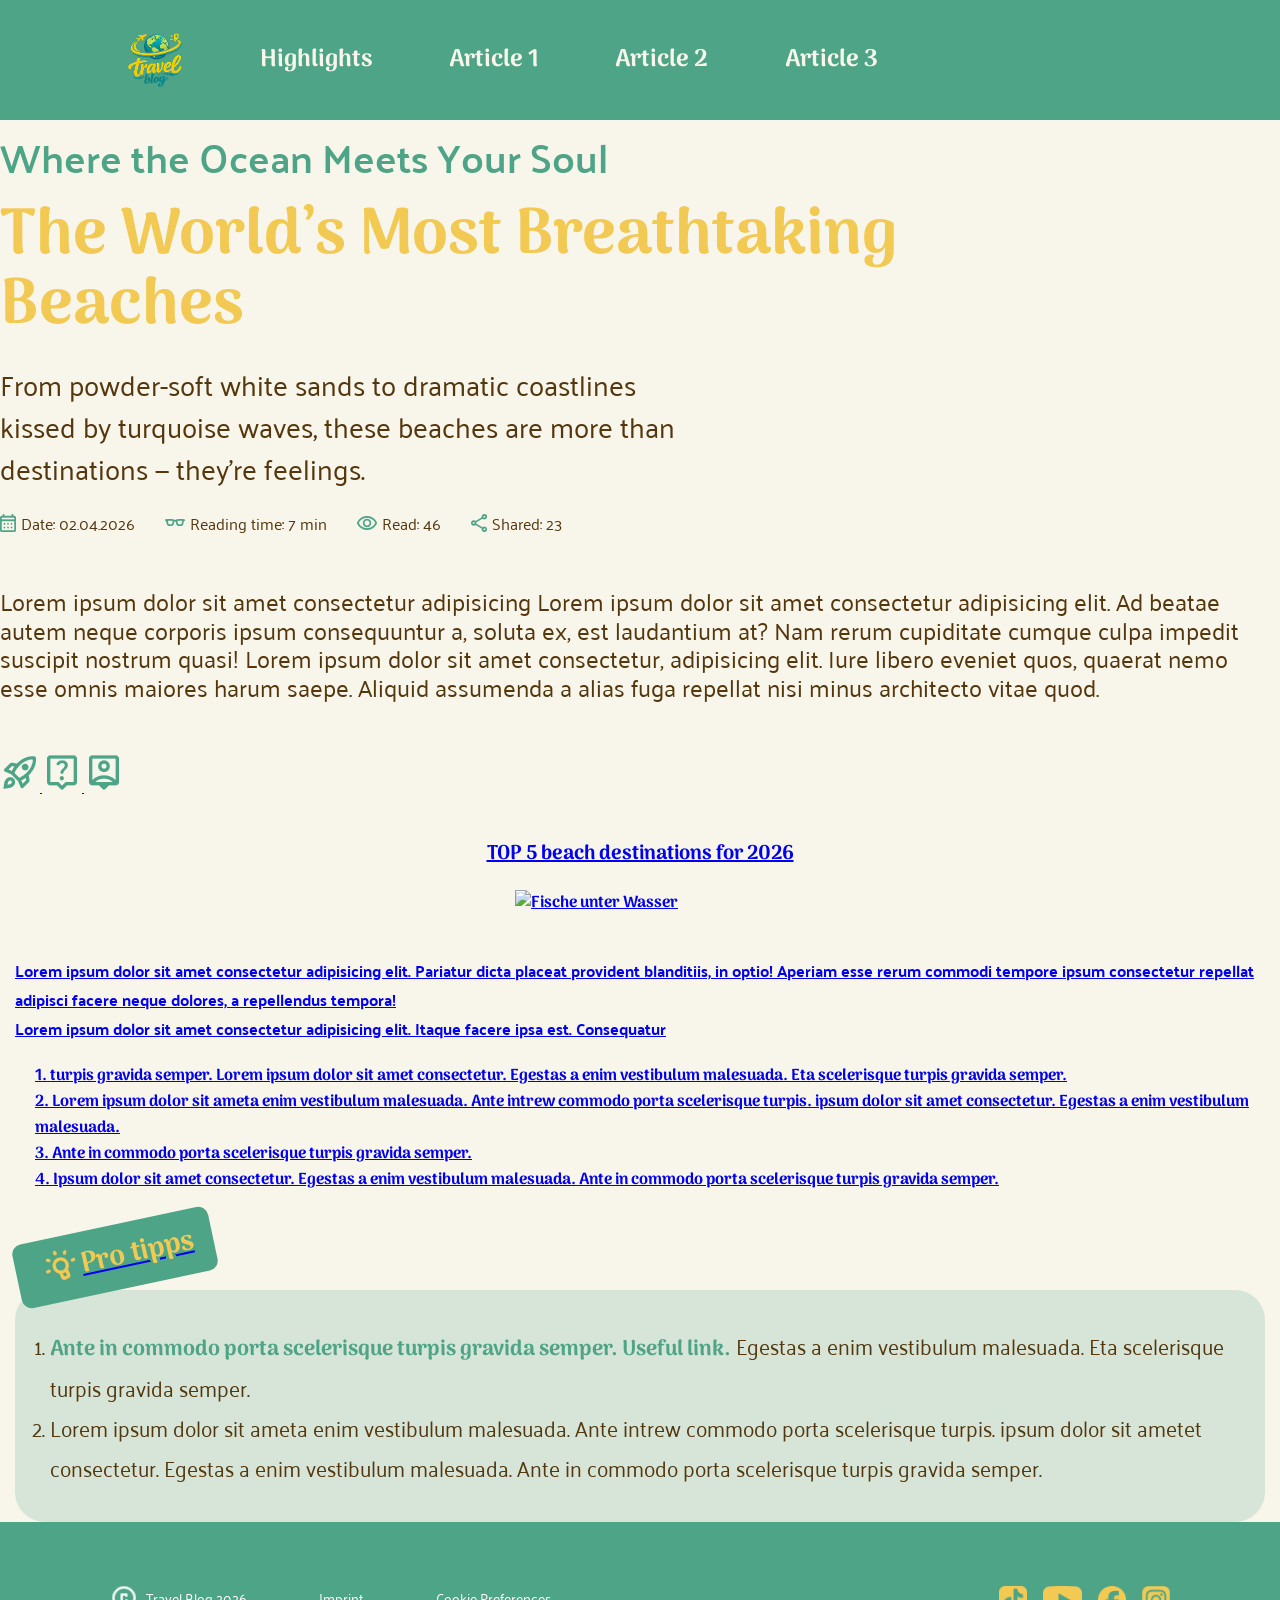
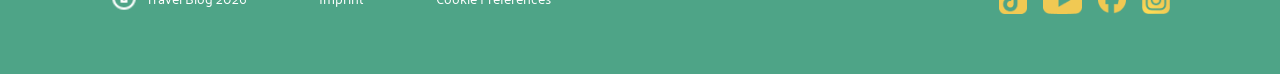
==== article_one.html @ 710dfbf8 "Merge branch 'main' of https://github.com/FrankPreuss94/travel_blog" ====
<!doctype html>
<html lang="en">
    <head>
        <meta charset="UTF-8" />
        <meta name="viewport" content="width=device-width, initial-scale=1.0" />
        <title>Travel Blog</title>

        <link
            rel="icon"
            type="image/png"
            href="./assets/icons/travel_blog_logo.png"
        />

        <link rel="stylesheet" href="./styles/main.css" />
        <link rel="stylesheet" href="./styles/header-footer.css">
        <link rel="stylesheet" href="./styles/article_one.css">
        <link rel="stylesheet" href="./styles/index.css">
        <link rel="stylesheet" href="./styles/main.css">
        <link rel="stylesheet" href="index.html" />
        <link rel="stylesheet" href="impressum.html" />
        <link rel="stylesheet" href="article_one.html" />
        <link rel="stylesheet" href="article_two.html" />
        <link rel="stylesheet" href="article_three.html" />

        <link
            href="https://fonts.googleapis.com/css2?family=Arima:wght@300;400;500;600;700&display=swap"
            rel="stylesheet"
        />
        <link
            href="https://fonts.googleapis.com/css2?family=Palanquin:wght@100;200;300;400;500;600;700&display=swap"
            rel="stylesheet"
        />
    </head>
    <body>
        <header class="header">
            <div class="header-inner">
                <a href="index.html" class="logo">
                    <img
                        src="./assets/icons/travel_blog_logo.png"
                        alt="Travel Blog Logo"
                    />
                </a>

                <nav class="desktop-nav">
                    <a href="index.html">Highlights</a>
                    <a href="article_one.html">Article 1</a>
                    <a href="article_two.html">Article 2</a>
                    <a href="article_three.html">Article 3</a>
                </nav>
            </div>
        </header>
        <section class="article-hero">
            <div class="article-text">
                <p class="category">Where the Ocean Meets Your Soul</p>

                <h1>
                    The World’s Most Breathtaking <br />
                    Beaches
                </h1>

                <p class="intro">
                    From powder-soft white sands to dramatic coastlines kissed
                    by turquoise waves, these beaches are more than destinations
                    — they’re feelings.
                </p>

                <div class="meta">
                    <img
                        src="./assets/icons/calendar_icon.png"
                        alt="Kalender"
                        class="meta-icon icon-calendar"
                    />
                    <span> Date: 02.04.2026</span>

                    <img
                        src="./assets/icons/eyeglasses_icon.png"
                        alt="Brille"
                        class="meta-icon icon-glasses"
                    />
                    <span> Reading time: 7 min</span>

                    <img
                        src="./assets/icons/eye_icon.png"
                        alt="Auge"
                        class="meta-icon icon-eye"
                    />
                    <span>Read: 46</span>

                    <img
                        src="./assets/icons/share_icon.png"
                        alt="Teilen"
                        class="meta-icon icon-share"
                    />
                    <span> Shared: 23</span>
                </div>
            </div>
        </section>

        <section class="content">
            <p>
                Lorem ipsum dolor sit amet consectetur adipisicing Lorem ipsum
                dolor sit amet consectetur adipisicing elit. Ad beatae autem
                neque corporis ipsum consequuntur a, soluta ex, est laudantium
                at? Nam rerum cupiditate cumque culpa impedit suscipit nostrum
                quasi! Lorem ipsum dolor sit amet consectetur, adipisicing elit.
                Iure libero eveniet quos, quaerat nemo esse omnis maiores harum
                saepe. Aliquid assumenda a alias fuga repellat nisi minus
                architecto vitae quod.
            </p>
        </section>
<head>
            <a href="article_one.html">
                <img src="./assets/icons/rocket_launch.png" alt="Article 1" />
            </a>
            <a href="article_two.html">
                <img src="./assets/icons/live_help.png" alt="Article 2" />
            </a>
            <a href="article_three.html">
                <img src="./assets/icons/person_pin.png" alt="Article 3" />
    <link rel="icon" type="image/png" href="./assets/icons/travel_blog_logo.png" />

</head>


    <main>
        <section class="slider">
            <h4>TOP 5 beach destinations for 2026</h4>
            <!-- Platzhalter -->
            <img src="./assets/img/beach_one.jpg" alt="Fische unter Wasser">
        </section>

        <section class="article">
            <p>Lorem ipsum dolor sit amet consectetur adipisicing elit. Pariatur dicta placeat provident blanditiis, in
                optio! Aperiam esse rerum commodi tempore ipsum consectetur repellat adipisci facere neque dolores, a
                repellendus tempora!</p>

            <div class="list">
                <p>
                    Lorem ipsum dolor sit amet consectetur adipisicing elit.
                    Itaque facere ipsa est. Consequatur
                </p>
                <ol>
                    <li>
                        turpis gravida <strong>semper.</strong> Lorem ipsum
                        dolor sit amet consectetur. Egestas a enim vestibulum
                        malesuada. Eta scelerisque turpis gravida semper.
                    </li>
                    <li>
                        <strong>Lorem ipsum</strong> dolor sit ameta enim
                        vestibulum malesuada. Ante intrew commodo porta
                        scelerisque turpis. ipsum dolor sit amet consectetur.
                        Egestas a enim vestibulum malesuada.
                    </li>
                    <li>
                        Ante in commodo porta
                        <strong>scelerisque</strong> turpis gravida semper.
                    </li>
                    <li>
                        Ipsum dolor sit amet consectetur. Egestas a enim
                        vestibulum malesuada. Ante in commodo porta scelerisque
                        turpis gravida semper.
                    </li>
                </ol>
            </div>

            <div class="pro_tipps">
                <div class="tipps_badge">
                    <img
                        src="./assets/icons/pro_tipps_icon.png"
                        alt="pro tipps icon"
                    />
                    <h5>Pro tipps</h5>
                </div>
                <div class="tipps_list">
                    <ol>
                        <li>
                            Ante in commodo porta scelerisque turpis gravida
                            semper.
                            <a href="https://www.google.com/" target="_blank"
                                >Useful link.</a
                            >
                            Egestas a enim vestibulum malesuada. Eta scelerisque
                            turpis gravida semper.
                        </li>
                        <li>
                            Lorem ipsum dolor sit ameta enim vestibulum
                            malesuada. Ante intrew commodo porta scelerisque
                            turpis. ipsum dolor sit ametet consectetur. Egestas
                            a enim vestibulum malesuada. Ante in commodo porta
                            scelerisque turpis gravida semper.
                        </li>
                    </ol>
                </div>
            </div>
        </main>



         <!-- footer -->
        <footer class="footer">
            <div class="footer-left">
                <p>Imprint</p>
                <p>Cookie Preferences</p>
                <div class="copyright">
                    <img src="./assets/icons/copyright_icon.png" alt="">
                    <p>Travel Blog 2026</p>
                </div>
            </div>
            <div class="footer-right">
                <a href="https://www.tiktok.com" target="_blank">
                    <img src="./assets/icons/tiktok_icon.png" alt="tiktok icon" class="footer-icons">
                </a>
                <a href="https://www.youtube.com" target="_blank">
                    <img src="./assets/icons/youtube_icon.png" alt="youtube icon" class="footer-icons">
                </a>
                <a href="https://www.facebook.com" target="_blank">
                    <img src="./assets/icons/facebook_icon.png" alt="facebook icon" class="footer-icons">
                </a>
                <a href="https://www.instagram.com" target="_blank">
                    <img src="./assets/icons/Instagram_icon.png" alt="instagram icon" class="footer-icons">
                </a>
            </div>
        </footer>
    </body>
</html>
---- styles/main.css ----
/* arima-regular - latin */
@font-face {
  font-display: swap; /* Check https://developer.mozilla.org/en-US/docs/Web/CSS/@font-face/font-display for other options. */
  font-family: 'Arima';
  font-style: normal;
  font-weight: 400;
  src: url('../assets/fonts/arima-v7-latin-regular.woff2') format('woff2'); /* Chrome 36+, Opera 23+, Firefox 39+, Safari 12+, iOS 10+ */
}
/* arima-700 - latin */
@font-face {
  font-display: swap; /* Check https://developer.mozilla.org/en-US/docs/Web/CSS/@font-face/font-display for other options. */
  font-family: 'Arima';
  font-style: normal;
  font-weight: 700;
  src: url('../assets/fonts/arima-v7-latin-700.woff2') format('woff2'); /* Chrome 36+, Opera 23+, Firefox 39+, Safari 12+, iOS 10+ */
}

/* palanquin-regular - latin */
@font-face {
  font-display: swap; /* Check https://developer.mozilla.org/en-US/docs/Web/CSS/@font-face/font-display for other options. */
  font-family: 'Palanquin';
  font-style: normal;
  font-weight: 400;
  src: url('../assets/fonts/palanquin-v17-latin-regular.woff2') format('woff2'); /* Chrome 36+, Opera 23+, Firefox 39+, Safari 12+, iOS 10+ */
}
/* palanquin-500 - latin */
@font-face {
  font-display: swap; /* Check https://developer.mozilla.org/en-US/docs/Web/CSS/@font-face/font-display for other options. */
  font-family: 'Palanquin';
  font-style: normal;
  font-weight: 500;
  src: url('../assets/fonts/palanquin-v17-latin-500.woff2') format('woff2'); /* Chrome 36+, Opera 23+, Firefox 39+, Safari 12+, iOS 10+ */
}

*{
    padding: 0px;
    margin: 0px;
    box-sizing: border-box;
}

h1, h2, h3, h4, h5, h6{
    font-family: 'Arima';
}

p{
    font-family: 'Palanquin';
}

a{
    font-family: 'Arima';
    font-weight: 700;
}
---- styles/header-footer.css ----
* {
    margin: 0;
    padding: 0;
    box-sizing: border-box;
    scroll-behavior: smooth;
}


html {
    font-size: 62.5%; /* 1rem = 10px */
}

body {
    padding-bottom: 7rem; /* 70px */
    font-family: 'Arima', cursive;
}

/* HEADER */
.header {
    background: #4EA487;
    height: 12rem; /* 120px */
    display: flex;
    align-items: center;
}

.header-inner {
    width: 100%;
    display: flex;
    align-items: center;
    justify-content: center;
    padding-left: 0 2rem; /* 146px */
}

/* LOGO */
.logo img {
    height: 5.6rem; /* 55px mobile base */
    display: block;
}

/* NAV (Desktop erstmal hidden) */
.desktop-nav {
    display: none;
    gap: 6rem;
    margin-left: 8rem; 
}

/* MOBILE NAV */
.mobile-nav {
    position: fixed;
    bottom: 0;
    left: 0;

    width: 100%;
    height: 8.8rem;

    background-color: #F1C953;

    display: flex;
    justify-content: space-around;
    align-items: center;

    z-index: 999;
}

.mobile-nav a {
    color: #4EA487;
    text-decoration: none;
    font-size: 1.4rem;
}

.mobile-nav img {
    height: 3.4rem;
    width: 3rem;
    color: #4EA487;
}


@media (min-width: 768px) {

    body {
        padding-bottom: 0;
    }

    .header {
        height: 12rem;
    }

    .header-inner {
        max-width: 144rem; /* 1440px */
        max-height: 12.8rem;
        margin: 0 auto;
        display: flex;
        align-items: center;
        justify-content: flex-start;

        padding: 0 clamp(8rem, 10vw, 14.6rem);
    }

    /* LOGO responsive */
    .logo img {
        height: clamp(5.5rem, 4vw, 7.2rem);
        width: auto;
    }

    /* NAV */
    .desktop-nav {
        display: flex;
        gap: clamp(3rem, 6vw, 8rem); 
        margin-left: clamp(4rem, 6vw, 8rem);
    }

    .desktop-nav a {
        color: #F8F5EB;
        text-decoration: none;

        font-size: clamp(2.4rem, 1.5vw, 2.4rem);
        font-weight: 700;
        line-height: 1;
        position: relative;
        white-space: nowrap;
    }

    .desktop-nav a::after {
    content: "";
    position: absolute;

    left: 50%;
    bottom: -8px;

    transform: translateX(-50%) scaleX(0);

    width: 120%;
    height: 12px;

    border-bottom: 4px solid #F1C953;
    border-radius: 50%;

    transition: transform 0.3s ease;
}

.desktop-nav a:hover::after {
    transform: translateX(-50%) scaleX(1);
}

    .mobile-nav {
        display: none;
    }
}

/* footer */

.footer{
    height: 134px;
    background: rgba(78, 164, 135, 1);
    color: white;
    display: flex;
    flex-direction: row;
    justify-content: space-between;
    padding: 30px 24px;
}

.footer-left{
    display: flex;
    flex-direction: column;
    justify-content: center;
    font-size: clamp(1.2rem, 1.11dvw, 1.6rem);
}

.copyright{
    display: flex;
    align-items: center;
    gap: 8px;
}

.copyright > img{
    height: clamp(2rem, 2.22dvw, 3.2rem);
}

.footer-right{
    display: flex;
    align-items: flex-end;
    gap: 16px;
    padding-bottom: 10px;
}

.footer-icons{
    height: clamp(2rem, 2.22dvw, 3.2rem);
}

@media screen and (min-width: 767px) {
    .footer{
        height: 152px;
        padding: 0px 110px;
    }

    .footer-left{
        flex-direction: row;
        align-items: center;
        gap: 72px;
    }

    .footer-right{
        align-items: center;
        padding-top: 20px;
    }

    .copyright{
        order: -1;
    }
}
---- styles/article_one.css ----
html {
    font-size: 62.5%;
    /* 1rem = 10px */
}

main {
    padding: 0 1.5rem;
    font-size: 1.6rem;
}

/* ==========================================================================
   HERO AREA & AUTHOR BOX STYLES
   ========================================================================== */

.article-hero {
    display: flex;
    justify-content: space-between;
    align-items: flex-start;
    gap: 4rem;
    margin-bottom: 5rem;
}

.article-text {
    flex: 1;
}

.category {
    font-size: 4rem;
    font-family: 'Palanquin', sans-serif;
    font-weight: 600;
    color: #4EA487;
    margin-bottom: 1rem;
}

.article-text h1 {
    font-family: 'Arima', cursive;
    color: #F1C953;
    font-size: clamp(3.2rem, 5vw, 6.4rem);
    line-height: 1.1;
    margin-bottom: 2rem;
}

.intro {
    font-size: 2.8rem;
    font-weight: 400;
    line-height: 1.5;
    max-width: 70rem;
    margin-bottom: 2rem;
}

body {
    background-color: #F8F5EB;
    color: #54370D;
    font-family: 'Palanquin', sans-serif;
}

/* Meta Leiste mit Flexbox-Ausrichtung */
.meta {
    display: flex;
    align-items: center;    
    gap: 0.5rem;            
    flex-wrap: wrap;        
    color: #54370D;
    font-size: 1.6rem;
}


    .meta span {      
    margin-right: clamp(1rem, 2vw + 0.5rem, 2.5rem); 
}


/* Icon-Größen-Steuerung */
.meta img[src*="calendar"] {
    width: 1.6rem;
    height: 1.8rem;
}

.meta img[src*="eyeglasses"] {
    width: 2rem;
    height: 0.7rem;
}

.meta img[src*="eye_icon"] {
    width: 2rem;
    height: 1.4rem;
}

.meta img[src*="share"] {
    width: 1.6rem;
    height: 1.8rem;
}

.content {
    margin-bottom: 5rem;
}

.content p {
    font-family: 'Palanquin', sans-serif;
    font-weight: 400;
    font-size: 2.4rem;
    line-height: 120%;
}


/* Responsive Anpassungen für Mobilgeräte */
@media (max-width: 768px) {

    .article {
        padding: 1.5rem 1.5rem;
    }

    .article-hero {
        flex-direction: column;
    }

    .author-box {
        width: 100%;
    }

    .cards {
        flex-direction: column;
    }

    .meta {
        display: flex;           
        flex-direction: row;      
        flex-wrap: wrap;          
        justify-content: flex-start; 
        
        color: #54370D;  
        font-size: 1.5rem;            
    }

    .meta span {
        margin-right: clamp(0rem, 0.7vw, 4rem);
    }

    .intro {
        font-size: 1.8rem;
    }

    .content p {
        font-size: 1.6rem;
    }
}

@media (min-width: 510px) and (max-width: 767px){
    .meta span {
        margin-right: clamp(2.5rem, 1.2vw, 4rem);
    }
}

.slider {
    display: flex;
    justify-content: center;
    align-items: center;
    flex-direction: column;

    padding-top: 4rem;

    gap: 2rem;

    h4 {
        font-size: 2rem;
    }

    img {
        width: 25rem;
    }

    margin-bottom: 4rem;
}

.article {
    display: flex;
    align-items: center;
    flex-direction: column;

    gap: 3.2rem;

    .list {
        p {
            padding-bottom: 2rem;
        }

        li {
            list-style-position: inside;
            padding-inline-start: 2rem;
        }
    }

    .pro_tipps {

        max-width: 144rem;

        .tipps_badge {
            width: 20rem;
            height: 6.5rem;
            border-radius: 1rem;

            transform: rotate(-12deg);

            background-color: rgba(78, 164, 135, 1);
            color: rgba(241, 201, 83, 1);

            display: flex;
            align-items: center;
            justify-content: center;

            img {
                width: 4.5rem;
            }

            h5 {
                font-size: 2.8rem;
                font-weight: bold;
            }
        }

        .tipps_list {
            background-color: rgba(78, 164, 135, 0.2);
            border-radius: 3rem;
            padding: 3.5rem;

            font-size: clamp(1.6rem, 1.67dvw, 2.4rem);

            li {
                a {
                    color: rgba(78, 164, 135, 1);
                    text-decoration: none;
                }
            }
        }
    }

}
---- styles/index.css ----
.hero {
    height: 100dvh;
    background-image: url(./assets/img/cappadocia_hero_circle_icon.png);
    background-position: center;
    background-repeat: no-repeat;
    background-size: cover;
}

#curve {
    width: 50%;
    height: 50%;


    position: relative;
    top: 0;
    left: 0;
}

#badge {
    z-index: 3;
    width: 160px;

    position: absolute;
    top: 30%;
    left: 10%;
}

/* <---FAQ---> */
.faq-section {
    max-width: 100rem;
    margin: 3rem auto;
    padding: 0 1.6rem;
    font-family: 'Arima', cursive;
}

.faq-title {
    color: #4EA487;
    text-align: center;
    margin-bottom: 2.5rem;
    display: flex;
    align-items: center;
    justify-content: center;
    gap: 1rem;
}

.faq-section img {
    width: 2.8rem;
    height: 3.2rem;
}

.faq-section h2 {
    font-size: 3.2rem;
    font-family: 'Arima', cursive;
    font-weight: 700;
}

.faq-container {
    display: flex;
    flex-direction: column;
    gap: 1.5rem;
}


.faq-box {
    background-color: #F1C953;
    border-radius: 1rem;
    overflow: hidden;
    transition: all 0.3s ease;
    padding: 0 1.2rem 1.2rem 1.2rem;
}


.faq-box summary {
    list-style: none;
    display: flex;
    justify-content: space-between;
    align-items: center;

    padding: 1.6rem 0.2rem;
    font-family: 'Palanquin', sans-serif;
    font-size: 1.6rem;
    font-weight: 700;
    color: #54370D;
    cursor: pointer;
    user-select: none;
}

.faq-box summary::-webkit-details-marker {
    display: none;
}

.faq-box summary::after {
    content: "";
    display: inline-block;
    width: 1.8rem;
    height: 1rem;
    background-image: url("data:image/svg+xml;utf8,<svg xmlns='http://www.w3.org/2000/svg' viewBox='0 0 24 12' fill='none' stroke='%234A3B00' stroke-width='3' stroke-linecap='round' stroke-linejoin='round'><path d='M2 2l10 8L22 2'/></svg>");
    /* background-color: #F1C953; */
    background-size: contain;
    background-repeat: no-repeat;
    background-position: center;
    transition: transform 0.3s ease;
}

.faq-box[open] summary::after {
    transform: rotate(180deg);
}


.faq-answer {
    background-color: #FFFFFF;
    border-radius: 0.6rem;
    padding: 1.5rem;
    font-size: 1.4rem;
    line-height: 1.5;
    color: #54370D;
    box-shadow: inset 0 1px 3px rgba(0, 0, 0, 0.05);
}


@media (min-width: 768px) {
    .faq-section {
        max-width: 144rem;
        margin: 4rem auto;

        padding: 0 12rem;
    }

    .faq-title {
        margin-bottom: 3rem;
    }

    .faq-section img {
        width: 3.6rem;
        height: 4.1rem;
    }

    .faq-section h2 {
        font-size: 5.2rem;
    }

    .faq-container {
        gap: 2rem;
    }

    .faq-box {
        padding: 0 1.5rem 1.5rem 1.5rem;
    }


    .faq-box summary {
        padding: 2rem 0.5rem;
        font-size: clamp(1.8rem, 1.8vw, 2.4rem);
    }

    .faq-box summary::after {
        width: 2rem;
        height: 1.2rem;
    }

    .faq-answer {
        padding: 2rem;
        font-size: 1.6rem;
    }
}
---- styles/main.css ----
/* arima-regular - latin */
@font-face {
  font-display: swap; /* Check https://developer.mozilla.org/en-US/docs/Web/CSS/@font-face/font-display for other options. */
  font-family: 'Arima';
  font-style: normal;
  font-weight: 400;
  src: url('../assets/fonts/arima-v7-latin-regular.woff2') format('woff2'); /* Chrome 36+, Opera 23+, Firefox 39+, Safari 12+, iOS 10+ */
}
/* arima-700 - latin */
@font-face {
  font-display: swap; /* Check https://developer.mozilla.org/en-US/docs/Web/CSS/@font-face/font-display for other options. */
  font-family: 'Arima';
  font-style: normal;
  font-weight: 700;
  src: url('../assets/fonts/arima-v7-latin-700.woff2') format('woff2'); /* Chrome 36+, Opera 23+, Firefox 39+, Safari 12+, iOS 10+ */
}

/* palanquin-regular - latin */
@font-face {
  font-display: swap; /* Check https://developer.mozilla.org/en-US/docs/Web/CSS/@font-face/font-display for other options. */
  font-family: 'Palanquin';
  font-style: normal;
  font-weight: 400;
  src: url('../assets/fonts/palanquin-v17-latin-regular.woff2') format('woff2'); /* Chrome 36+, Opera 23+, Firefox 39+, Safari 12+, iOS 10+ */
}
/* palanquin-500 - latin */
@font-face {
  font-display: swap; /* Check https://developer.mozilla.org/en-US/docs/Web/CSS/@font-face/font-display for other options. */
  font-family: 'Palanquin';
  font-style: normal;
  font-weight: 500;
  src: url('../assets/fonts/palanquin-v17-latin-500.woff2') format('woff2'); /* Chrome 36+, Opera 23+, Firefox 39+, Safari 12+, iOS 10+ */
}

*{
    padding: 0px;
    margin: 0px;
    box-sizing: border-box;
}

h1, h2, h3, h4, h5, h6{
    font-family: 'Arima';
}

p{
    font-family: 'Palanquin';
}

a{
    font-family: 'Arima';
    font-weight: 700;
}
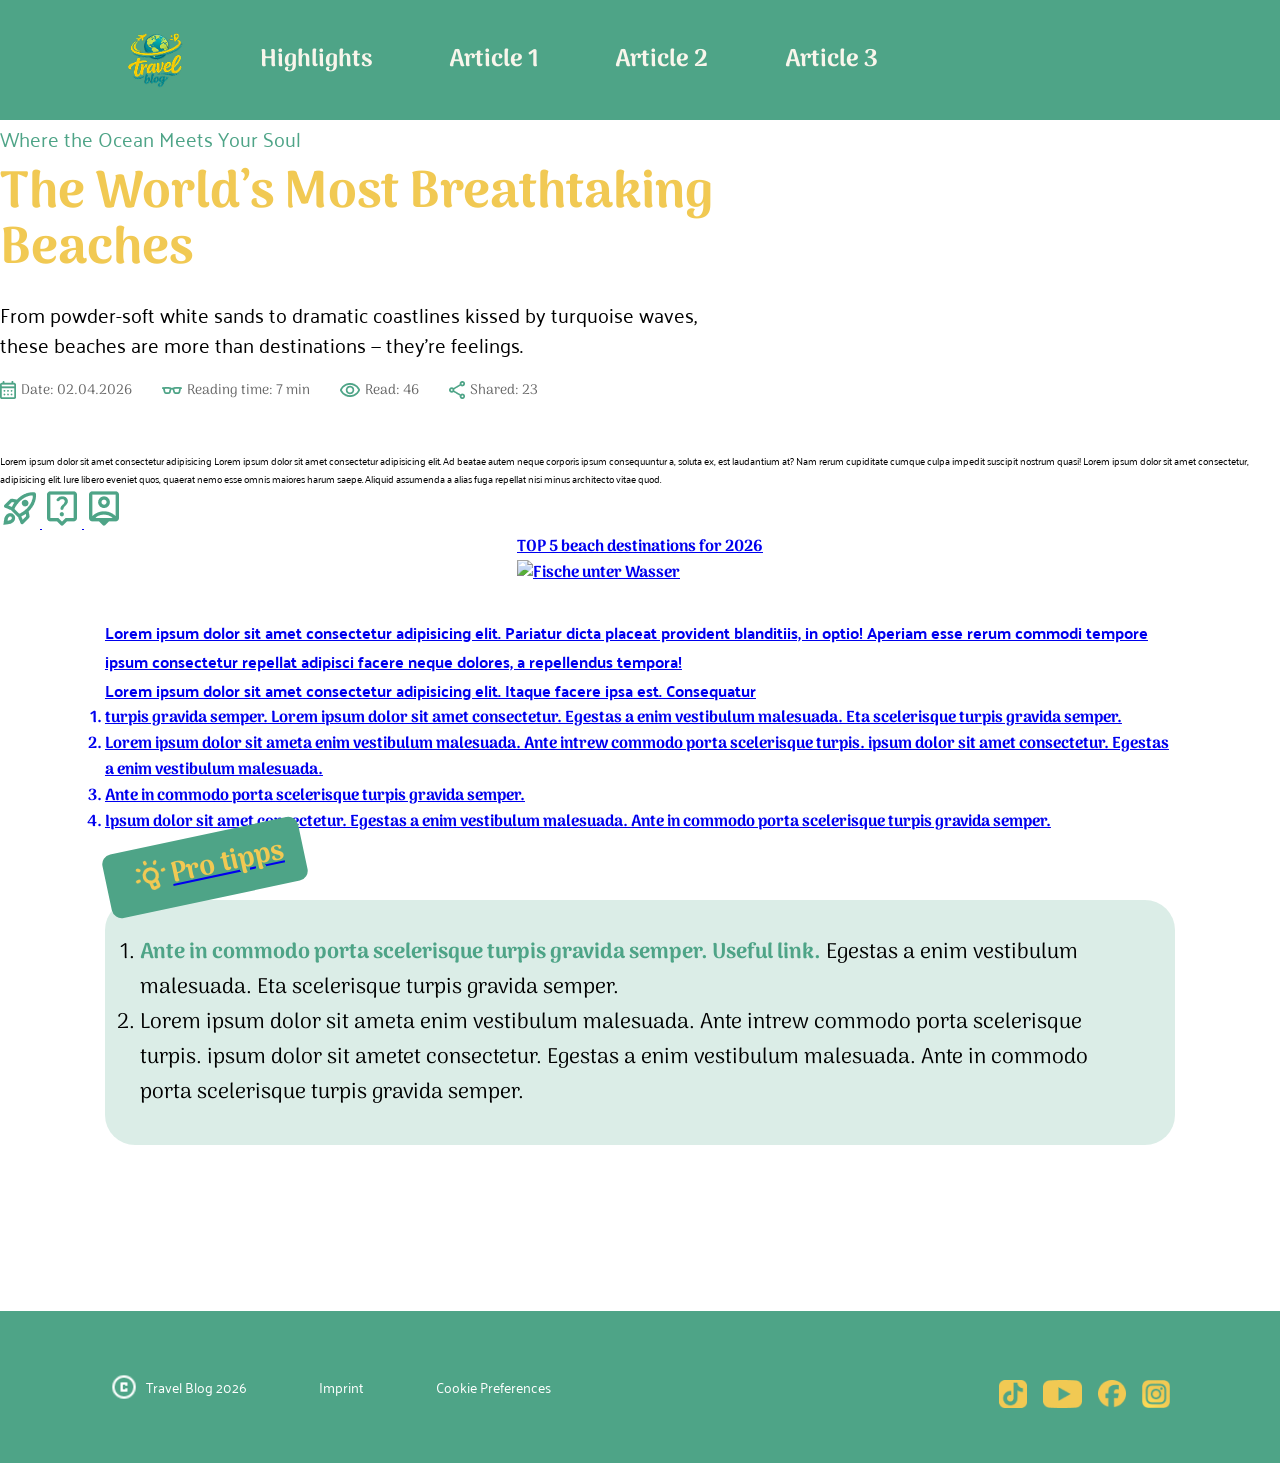
==== commit bc7744c1: "Impressum eingefügt bei klick auf imprint" ====
--- a/article_one.html
+++ b/article_one.html
@@ -197,27 +197,47 @@
 
 
          <!-- footer -->
-        <footer class="footer">
+         <footer class="footer">
             <div class="footer-left">
-                <p>Imprint</p>
+                <div class="copyright">
+                    <img
+                        src="./assets/icons/copyright_icon.png"
+                        alt="Copyright"
+                    />
+                    <p>Travel Blog 2026</p>
+                </div>
+                <a href="impressum.html" class="footer-link">Imprint</a>
                 <p>Cookie Preferences</p>
-                <div class="copyright">
-                    <img src="./assets/icons/copyright_icon.png" alt="">
-                    <p>Travel Blog 2026</p>
-                </div>
-            </div>
+            </div>
+
             <div class="footer-right">
                 <a href="https://www.tiktok.com" target="_blank">
-                    <img src="./assets/icons/tiktok_icon.png" alt="tiktok icon" class="footer-icons">
+                    <img
+                        src="./assets/icons/tiktok_icon.png"
+                        alt="tiktok icon"
+                        class="footer-icons"
+                    />
                 </a>
                 <a href="https://www.youtube.com" target="_blank">
-                    <img src="./assets/icons/youtube_icon.png" alt="youtube icon" class="footer-icons">
+                    <img
+                        src="./assets/icons/youtube_icon.png"
+                        alt="youtube icon"
+                        class="footer-icons"
+                    />
                 </a>
                 <a href="https://www.facebook.com" target="_blank">
-                    <img src="./assets/icons/facebook_icon.png" alt="facebook icon" class="footer-icons">
+                    <img
+                        src="./assets/icons/facebook_icon.png"
+                        alt="facebook icon"
+                        class="footer-icons"
+                    />
                 </a>
                 <a href="https://www.instagram.com" target="_blank">
-                    <img src="./assets/icons/Instagram_icon.png" alt="instagram icon" class="footer-icons">
+                    <img
+                        src="./assets/icons/Instagram_icon.png"
+                        alt="instagram icon"
+                        class="footer-icons"
+                    />
                 </a>
             </div>
         </footer>
--- a/styles/header-footer.css
+++ b/styles/header-footer.css
@@ -149,62 +149,87 @@
 
 /* footer */
 
-.footer{
-    height: 134px;
+.footer {
+    
+    min-height: 134px;
     background: rgba(78, 164, 135, 1);
     color: white;
     display: flex;
     flex-direction: row;
     justify-content: space-between;
-    padding: 30px 24px;
-}
-
-.footer-left{
+    
+    padding: 30px 24px 40px 24px; 
+}
+
+.footer-left {
     display: flex;
     flex-direction: column;
     justify-content: center;
-    font-size: clamp(1.2rem, 1.11dvw, 1.6rem);
-}
-
-.copyright{
+    font-size: clamp(1.2rem, 1.11vw, 1.6rem); 
+    gap: 8px; 
+}
+
+
+.footer-link {
+    font-family: "Palanquin", sans-serif;
+    font-weight: 400;
+    color: white;
+    text-decoration: none;
+    cursor: pointer;
+    width: fit-content;
+}
+
+.footer-link:hover {
+    text-decoration: underline; 
+    opacity: 0.9;
+}
+
+.copyright {
     display: flex;
     align-items: center;
     gap: 8px;
 }
 
-.copyright > img{
-    height: clamp(2rem, 2.22dvw, 3.2rem);
-}
-
-.footer-right{
+.copyright > img {
+    height: clamp(2rem, 2.22vw, 3.2rem);
+}
+
+.footer-right {
     display: flex;
     align-items: flex-end;
     gap: 16px;
     padding-bottom: 10px;
 }
 
-.footer-icons{
-    height: clamp(2rem, 2.22dvw, 3.2rem);
-}
+.footer-icons {
+    height: clamp(2rem, 2.22vw, 3.2rem);
+    transition: transform 0.2s ease;
+}
+
+.footer-icons:hover {
+    transform: scale(1.1); 
+}
+
 
 @media screen and (min-width: 767px) {
-    .footer{
-        height: 152px;
+    .footer {
+        min-height: 152px;
         padding: 0px 110px;
     }
 
-    .footer-left{
+    .footer-left {
         flex-direction: row;
         align-items: center;
         gap: 72px;
     }
 
-    .footer-right{
+    .footer-right {
         align-items: center;
         padding-top: 20px;
-    }
-
-    .copyright{
+        padding-bottom: 0; 
+    }
+
+    .copyright {
         order: -1;
     }
 }
--- a/styles/article_one.css
+++ b/styles/article_one.css
@@ -1,11 +1,6 @@
 html {
     font-size: 62.5%;
     /* 1rem = 10px */
-}
-
-main {
-    padding: 0 1.5rem;
-    font-size: 1.6rem;
 }
 
 /* ==========================================================================
@@ -25,9 +20,7 @@
 }
 
 .category {
-    font-size: 4rem;
-    font-family: 'Palanquin', sans-serif;
-    font-weight: 600;
+    font-size: 2rem;
     color: #4EA487;
     margin-bottom: 1rem;
 }
@@ -35,40 +28,32 @@
 .article-text h1 {
     font-family: 'Arima', cursive;
     color: #F1C953;
-    font-size: clamp(3.2rem, 5vw, 6.4rem);
+    font-size: clamp(3.2rem, 4vw, 5.2rem);
     line-height: 1.1;
     margin-bottom: 2rem;
 }
 
 .intro {
-    font-size: 2.8rem;
+    font-size: 2rem;
     font-weight: 400;
     line-height: 1.5;
     max-width: 70rem;
     margin-bottom: 2rem;
 }
 
-body {
-    background-color: #F8F5EB;
-    color: #54370D;
-    font-family: 'Palanquin', sans-serif;
-}
-
 /* Meta Leiste mit Flexbox-Ausrichtung */
 .meta {
     display: flex;
-    align-items: center;    
-    gap: 0.5rem;            
-    flex-wrap: wrap;        
-    color: #54370D;
-    font-size: 1.6rem;
-}
-
-
-    .meta span {      
-    margin-right: clamp(1rem, 2vw + 0.5rem, 2.5rem); 
-}
-
+    align-items: center;
+    gap: 0.5rem;
+    flex-wrap: wrap;
+    color: #666;
+    font-size: 1.4rem;
+}
+
+.meta span {
+    margin-right: 2.5rem;
+}
 
 /* Icon-Größen-Steuerung */
 .meta img[src*="calendar"] {
@@ -91,108 +76,180 @@
     height: 1.8rem;
 }
 
-.content {
-    margin-bottom: 5rem;
-}
-
-.content p {
-    font-family: 'Palanquin', sans-serif;
-    font-weight: 400;
-    font-size: 2.4rem;
-    line-height: 120%;
-}
-
 
 /* Responsive Anpassungen für Mobilgeräte */
 @media (max-width: 768px) {
-
-    .article {
-        padding: 1.5rem 1.5rem;
-    }
-
     .article-hero {
         flex-direction: column;
     }
 
-    .author-box {
-        width: 100%;
-    }
-
-    .cards {
+    .meta {
         flex-direction: column;
-    }
-
-    .meta {
-        display: flex;           
-        flex-direction: row;      
-        flex-wrap: wrap;          
-        justify-content: flex-start; 
-        
-        color: #54370D;  
-        font-size: 1.5rem;            
-    }
-
-    .meta span {
-        margin-right: clamp(0rem, 0.7vw, 4rem);
+        gap: 1rem;
     }
 
     .intro {
         font-size: 1.8rem;
     }
-
-    .content p {
-        font-size: 1.6rem;
-    }
-}
-
-@media (min-width: 510px) and (max-width: 767px){
-    .meta span {
-        margin-right: clamp(2.5rem, 1.2vw, 4rem);
-    }
-}
-
-.slider {
-    display: flex;
-    justify-content: center;
-    align-items: center;
-    flex-direction: column;
-
-    padding-top: 4rem;
-
-    gap: 2rem;
-
-    h4 {
-        font-size: 2rem;
-    }
-
-    img {
-        width: 25rem;
-    }
-
-    margin-bottom: 4rem;
-}
-
-.article {
+}
+
+
+main {
+    /* padding an mobile-nav und footer anpassen */
+    padding-bottom: 8.8rem;
+    padding-inline: clamp(20px, 9.39vw - 15.21px, 120px);
+
+    font-size: 1.6rem;
+
     display: flex;
     align-items: center;
     flex-direction: column;
 
     gap: 3.2rem;
 
-    .list {
-        p {
-            padding-bottom: 2rem;
-        }
-
-        li {
-            list-style-position: inside;
-            padding-inline-start: 2rem;
+
+    .content {
+        display: flex;
+        align-items: center;
+        flex-direction: column;
+
+        font-size: clamp(1.6rem, 1.67dvw, 2.4rem);
+
+        max-width: 144rem;
+        margin-bottom: 4rem;
+
+        .beach_destinations {
+            display: flex;
+            justify-content: center;
+            align-items: center;
+            flex-direction: column;
+
+            padding-top: 4rem;
+
+            gap: clamp(1.6rem, 4.44dvw, 6.4rem);
+
+            margin-bottom: clamp(3.2rem, 6.1dvw, 8.8rem);
+
+            h4 {
+                font-size: clamp(2rem, 2.22dvw, 3.2rem);
+
+                @media (max-width: 345px) {
+                    font-size: 1.9rem;
+                }
+            }
+
+
+            .slider {
+                position: relative;
+
+                width: clamp(30rem, 90dvw, 70rem);
+                height: 44rem;
+
+                border-radius: 1.6rem;
+
+                display: flex;
+                justify-content: center;
+                align-items: flex-end;
+
+                overflow: hidden;
+
+                input {
+                    z-index: 2;
+                }
+
+                input[type="radio"] {
+                    appearance: none;
+
+                    width: 2rem;
+                    height: 2rem;
+
+                    border-radius: 50%;
+
+                    margin: 0 0.5rem 2rem 0.5rem;
+
+                    background-color: rgba(78, 164, 135, 1);
+
+                    transition: all 1s ease;
+
+                    position: relative;
+
+                    bottom: 1.5rem;
+                }
+
+                input[type="radio"]:checked {
+                    width: 4rem;
+
+                    border-radius: 999px;
+
+                    background-color: #4EA487;
+                }
+
+
+
+                input[value="one"]:checked~.slider_wrapper {
+                    transform: translateX(40%);
+                }
+
+                input[value="two"]:checked~.slider_wrapper {
+                    transform: translateX(20%);
+                }
+
+                input[value="three"]:checked~.slider_wrapper {
+                    transform: translateX(0);
+                }
+
+                input[value="four"]:checked~.slider_wrapper {
+                    transform: translateX(-20%);
+                }
+
+                input[value="five"]:checked~.slider_wrapper {
+                    transform: translateX(-40%);
+                }
+
+                .slider_wrapper {
+                    width: 500%;
+                    height: 100%;
+
+
+                    position: absolute;
+                    display: flex;
+
+                    transition: all 1s ease-in-out;
+
+                    .slider_image {
+                        width: 20%;
+                        height: 100%;
+
+                        object-fit: cover;
+                    }
+                }
+            }
+        }
+
+        .introduction p {
+            margin-bottom: clamp(3.2rem, 6.1dvw, 8.8rem);
+        }
+
+        .list {
+            margin-bottom: clamp(3.2rem, 6.1dvw, 8.8rem);
+            ;
+
+            p {
+                padding-bottom: 2rem;
+            }
+
+            li {
+                list-style-position: inside;
+                padding-inline-start: 2rem;
+            }
         }
     }
 
     .pro_tipps {
 
         max-width: 144rem;
+
+        margin-bottom: clamp(3.2rem, 6.1dvw, 8.8rem);
 
         .tipps_badge {
             width: 20rem;
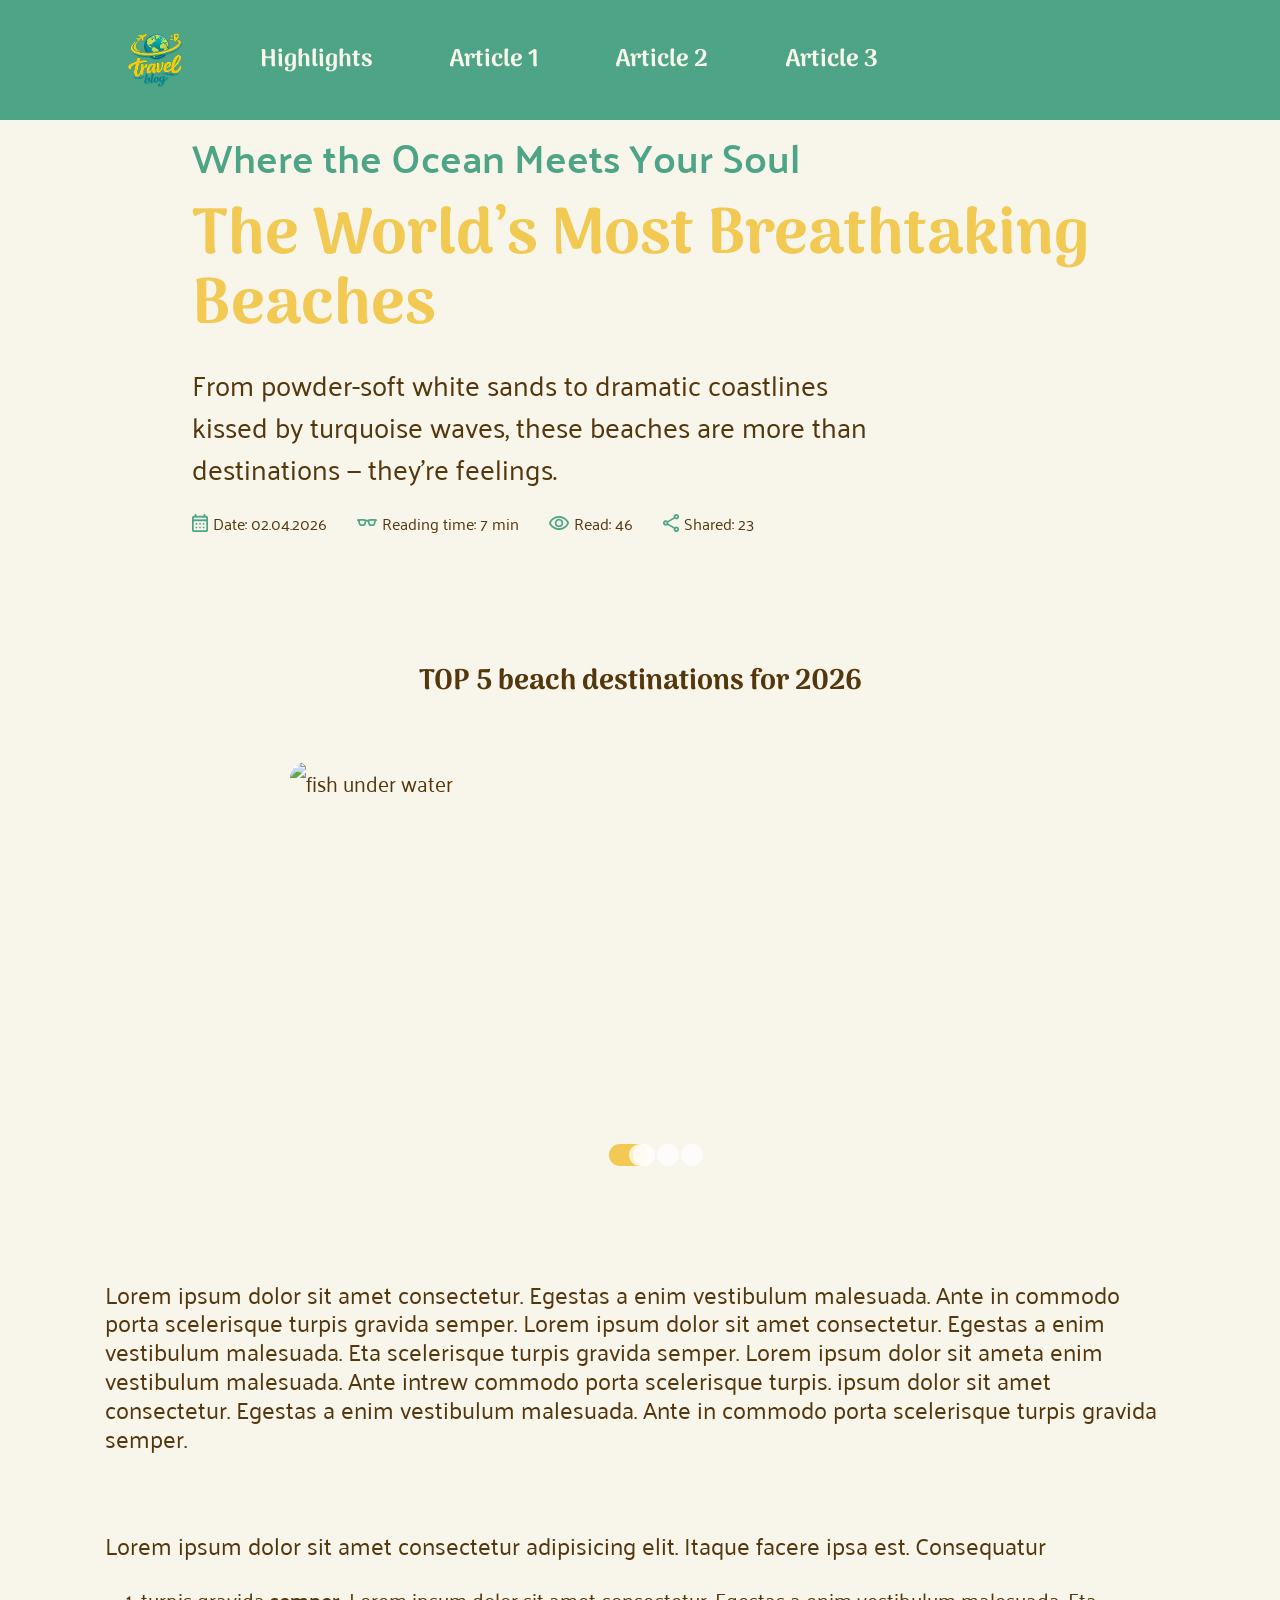
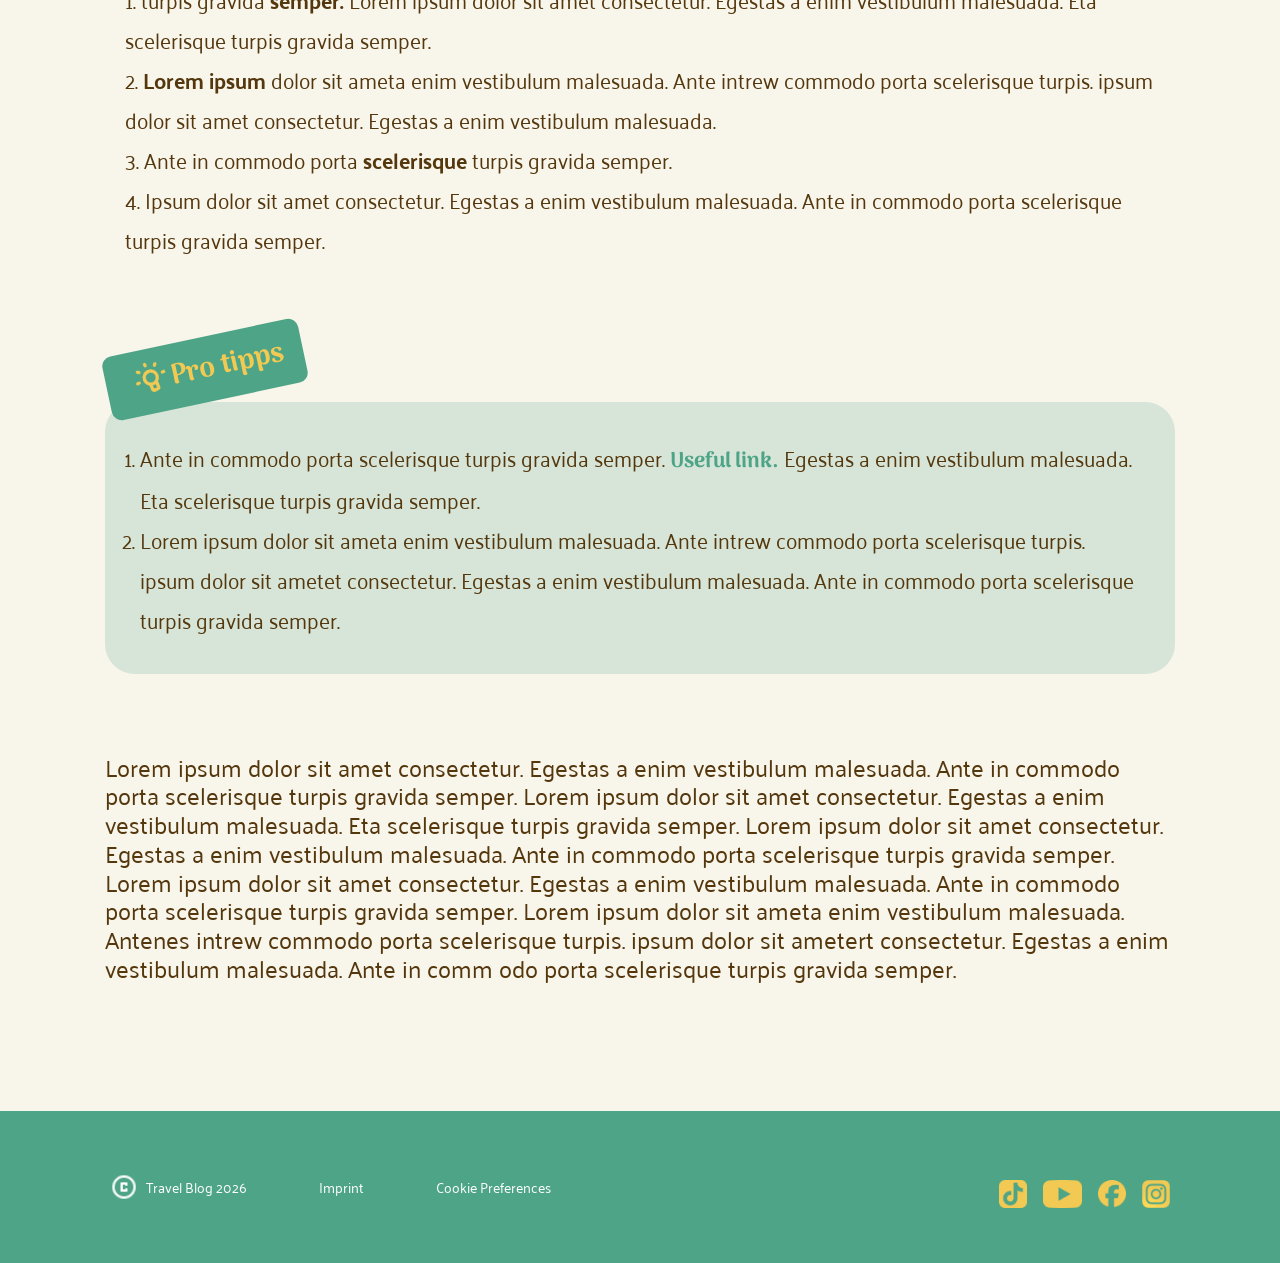
==== commit aef0c043: "Merge commit '9b9a29afc269cee390082e23787989162fd5a4d5'" ====
--- a/article_one.html
+++ b/article_one.html
@@ -1,54 +1,62 @@
 <!doctype html>
 <html lang="en">
-    <head>
-        <meta charset="UTF-8" />
-        <meta name="viewport" content="width=device-width, initial-scale=1.0" />
-        <title>Travel Blog</title>
-
-        <link
-            rel="icon"
-            type="image/png"
-            href="./assets/icons/travel_blog_logo.png"
-        />
-
-        <link rel="stylesheet" href="./styles/main.css" />
-        <link rel="stylesheet" href="./styles/header-footer.css">
-        <link rel="stylesheet" href="./styles/article_one.css">
-        <link rel="stylesheet" href="./styles/index.css">
-        <link rel="stylesheet" href="./styles/main.css">
-        <link rel="stylesheet" href="index.html" />
-        <link rel="stylesheet" href="impressum.html" />
-        <link rel="stylesheet" href="article_one.html" />
-        <link rel="stylesheet" href="article_two.html" />
-        <link rel="stylesheet" href="article_three.html" />
-
-        <link
-            href="https://fonts.googleapis.com/css2?family=Arima:wght@300;400;500;600;700&display=swap"
-            rel="stylesheet"
-        />
-        <link
-            href="https://fonts.googleapis.com/css2?family=Palanquin:wght@100;200;300;400;500;600;700&display=swap"
-            rel="stylesheet"
-        />
-    </head>
-    <body>
-        <header class="header">
-            <div class="header-inner">
-                <a href="index.html" class="logo">
-                    <img
-                        src="./assets/icons/travel_blog_logo.png"
-                        alt="Travel Blog Logo"
-                    />
-                </a>
-
-                <nav class="desktop-nav">
-                    <a href="index.html">Highlights</a>
-                    <a href="article_one.html">Article 1</a>
-                    <a href="article_two.html">Article 2</a>
-                    <a href="article_three.html">Article 3</a>
-                </nav>
-            </div>
-        </header>
+
+<head>
+    <meta charset="UTF-8" />
+    <meta name="viewport" content="width=device-width, initial-scale=1.0" />
+    <title>Travel Blog</title>
+
+    <link rel="icon" type="image/png" href="./assets/icons/travel_blog_logo.png" />
+
+    <link rel="stylesheet" href="./styles/main.css" />
+    <link rel="stylesheet" href="./styles/header-footer.css">
+    <link rel="stylesheet" href="./styles/article_one.css">
+    <link rel="stylesheet" href="./styles/index.css">
+    <link rel="stylesheet" href="./styles/main.css">
+    <link rel="stylesheet" href="index.html" />
+    <link rel="stylesheet" href="impressum.html" />
+    <link rel="stylesheet" href="article_one.html" />
+    <link rel="stylesheet" href="article_two.html" />
+    <link rel="stylesheet" href="article_three.html" />
+
+    <link href="https://fonts.googleapis.com/css2?family=Arima:wght@300;400;500;600;700&display=swap"
+        rel="stylesheet" />
+    <link href="https://fonts.googleapis.com/css2?family=Palanquin:wght@100;200;300;400;500;600;700&display=swap"
+        rel="stylesheet" />
+</head>
+
+<body>
+    <header class="header">
+        <div class="header-inner">
+            <a href="index.html" class="logo">
+                <img src="./assets/icons/travel_blog_logo.png" alt="Travel Blog Logo" />
+            </a>
+
+            <nav class="desktop-nav">
+                <a href="index.html">Highlights</a>
+                <a href="article_one.html">Article 1</a>
+                <a href="article_two.html">Article 2</a>
+                <a href="article_three.html">Article 3</a>
+            </nav>
+        </div>
+    </header>
+
+    <nav class="mobile-nav">
+        <a href="index.html">
+            <img src="./assets/icons/home.png" alt="Home" />
+        </a>
+        <a href="article_one.html">
+            <img src="./assets/icons/rocket_launch.png" alt="Article 1" />
+        </a>
+        <a href="article_two.html">
+            <img src="./assets/icons/live_help.png" alt="Article 2" />
+        </a>
+        <a href="article_three.html">
+            <img src="./assets/icons/person_pin.png" alt="Article 3" />
+        </a>
+    </nav>
+
+    <main class="article">
         <section class="article-hero">
             <div class="article-text">
                 <p class="category">Where the Ocean Meets Your Soul</p>
@@ -59,80 +67,65 @@
                 </h1>
 
                 <p class="intro">
-                    From powder-soft white sands to dramatic coastlines kissed
-                    by turquoise waves, these beaches are more than destinations
-                    — they’re feelings.
+                    From powder-soft white sands to dramatic coastlines
+                    kissed by turquoise waves, these beaches are more than
+                    destinations — they’re feelings.
                 </p>
 
                 <div class="meta">
-                    <img
-                        src="./assets/icons/calendar_icon.png"
-                        alt="Kalender"
-                        class="meta-icon icon-calendar"
-                    />
+                    <img src="./assets/icons/calendar_icon.png" alt="Kalender" class="meta-icon icon-calendar" />
                     <span> Date: 02.04.2026</span>
 
-                    <img
-                        src="./assets/icons/eyeglasses_icon.png"
-                        alt="Brille"
-                        class="meta-icon icon-glasses"
-                    />
+                    <img src="./assets/icons/eyeglasses_icon.png" alt="Brille" class="meta-icon icon-glasses" />
                     <span> Reading time: 7 min</span>
 
-                    <img
-                        src="./assets/icons/eye_icon.png"
-                        alt="Auge"
-                        class="meta-icon icon-eye"
-                    />
+                    <img src="./assets/icons/eye_icon.png" alt="Auge" class="meta-icon icon-eye" />
                     <span>Read: 46</span>
 
-                    <img
-                        src="./assets/icons/share_icon.png"
-                        alt="Teilen"
-                        class="meta-icon icon-share"
-                    />
+                    <img src="./assets/icons/share_icon.png" alt="Teilen" class="meta-icon icon-share" />
                     <span> Shared: 23</span>
                 </div>
             </div>
         </section>
 
+
+
         <section class="content">
-            <p>
-                Lorem ipsum dolor sit amet consectetur adipisicing Lorem ipsum
-                dolor sit amet consectetur adipisicing elit. Ad beatae autem
-                neque corporis ipsum consequuntur a, soluta ex, est laudantium
-                at? Nam rerum cupiditate cumque culpa impedit suscipit nostrum
-                quasi! Lorem ipsum dolor sit amet consectetur, adipisicing elit.
-                Iure libero eveniet quos, quaerat nemo esse omnis maiores harum
-                saepe. Aliquid assumenda a alias fuga repellat nisi minus
-                architecto vitae quod.
-            </p>
-        </section>
-<head>
-            <a href="article_one.html">
-                <img src="./assets/icons/rocket_launch.png" alt="Article 1" />
-            </a>
-            <a href="article_two.html">
-                <img src="./assets/icons/live_help.png" alt="Article 2" />
-            </a>
-            <a href="article_three.html">
-                <img src="./assets/icons/person_pin.png" alt="Article 3" />
-    <link rel="icon" type="image/png" href="./assets/icons/travel_blog_logo.png" />
-
-</head>
-
-
-    <main>
-        <section class="slider">
-            <h4>TOP 5 beach destinations for 2026</h4>
-            <!-- Platzhalter -->
-            <img src="./assets/img/beach_one.jpg" alt="Fische unter Wasser">
-        </section>
-
-        <section class="article">
-            <p>Lorem ipsum dolor sit amet consectetur adipisicing elit. Pariatur dicta placeat provident blanditiis, in
-                optio! Aperiam esse rerum commodi tempore ipsum consectetur repellat adipisci facere neque dolores, a
-                repellendus tempora!</p>
+
+            <section class="beach_destinations">
+                <h4>TOP 5 beach destinations for 2026</h4>
+
+                <div class="slider">
+                    <input type="radio" name="slider" value="one" checked>
+                    <input type="radio" name="slider" value="two">
+                    <input type="radio" name="slider" value="three">
+                    <input type="radio" name="slider" value="four">
+                    <input type="radio" name="slider" value="five">
+
+                    <div class="slider_wrapper">
+                        <img class="slider_image image_one" src="./assets/img/beach_one.jpg" alt="fish under water">
+                        <img class="slider_image image_two" src="./assets/img/beach_two.jpg"
+                            alt="small island with a beautiful beach">
+                        <img class="slider_image image_three" src="./assets/img/beach_three.jpg"
+                            alt="beach with sun loungers">
+                        <img class="slider_image image_four" src="./assets/img/beach_four.jpg" alt="beach with rocks">
+                        <img class="slider_image image_five" src="./assets/img/beach_five.jpg"
+                            alt="a woman in a yellow dress on the beach">
+                    </div>
+
+                </div>
+            </section>
+
+            <div class="introduction">
+                <p>
+                    Lorem ipsum dolor sit amet consectetur. Egestas a enim vestibulum malesuada. Ante in commodo porta
+                    scelerisque turpis gravida semper. Lorem ipsum dolor sit amet consectetur. Egestas a enim vestibulum
+                    malesuada. Eta scelerisque turpis gravida semper. Lorem ipsum dolor sit ameta enim vestibulum
+                    malesuada.
+                    Ante intrew commodo porta scelerisque turpis. ipsum dolor sit amet consectetur. Egestas a enim
+                    vestibulum malesuada. Ante in commodo porta scelerisque turpis gravida semper.
+                </p>
+            </div>
 
             <div class="list">
                 <p>
@@ -142,14 +135,15 @@
                 <ol>
                     <li>
                         turpis gravida <strong>semper.</strong> Lorem ipsum
-                        dolor sit amet consectetur. Egestas a enim vestibulum
-                        malesuada. Eta scelerisque turpis gravida semper.
+                        dolor sit amet consectetur. Egestas a enim
+                        vestibulum malesuada. Eta scelerisque turpis gravida
+                        semper.
                     </li>
                     <li>
                         <strong>Lorem ipsum</strong> dolor sit ameta enim
                         vestibulum malesuada. Ante intrew commodo porta
-                        scelerisque turpis. ipsum dolor sit amet consectetur.
-                        Egestas a enim vestibulum malesuada.
+                        scelerisque turpis. ipsum dolor sit amet
+                        consectetur. Egestas a enim vestibulum malesuada.
                     </li>
                     <li>
                         Ante in commodo porta
@@ -157,18 +151,15 @@
                     </li>
                     <li>
                         Ipsum dolor sit amet consectetur. Egestas a enim
-                        vestibulum malesuada. Ante in commodo porta scelerisque
-                        turpis gravida semper.
+                        vestibulum malesuada. Ante in commodo porta
+                        scelerisque turpis gravida semper.
                     </li>
                 </ol>
             </div>
 
             <div class="pro_tipps">
                 <div class="tipps_badge">
-                    <img
-                        src="./assets/icons/pro_tipps_icon.png"
-                        alt="pro tipps icon"
-                    />
+                    <img src="./assets/icons/pro_tipps_icon.png" alt="pro tipps icon" />
                     <h5>Pro tipps</h5>
                 </div>
                 <div class="tipps_list">
@@ -176,70 +167,65 @@
                         <li>
                             Ante in commodo porta scelerisque turpis gravida
                             semper.
-                            <a href="https://www.google.com/" target="_blank"
-                                >Useful link.</a
-                            >
-                            Egestas a enim vestibulum malesuada. Eta scelerisque
-                            turpis gravida semper.
+                            <a href="https://www.google.com/" target="_blank">Useful link.</a>
+                            Egestas a enim vestibulum malesuada. Eta
+                            scelerisque turpis gravida semper.
                         </li>
                         <li>
                             Lorem ipsum dolor sit ameta enim vestibulum
                             malesuada. Ante intrew commodo porta scelerisque
-                            turpis. ipsum dolor sit ametet consectetur. Egestas
-                            a enim vestibulum malesuada. Ante in commodo porta
-                            scelerisque turpis gravida semper.
+                            turpis. ipsum dolor sit ametet consectetur.
+                            Egestas a enim vestibulum malesuada. Ante in
+                            commodo porta scelerisque turpis gravida semper.
                         </li>
                     </ol>
                 </div>
             </div>
-        </main>
-
-
-
-         <!-- footer -->
-         <footer class="footer">
-            <div class="footer-left">
-                <div class="copyright">
-                    <img
-                        src="./assets/icons/copyright_icon.png"
-                        alt="Copyright"
-                    />
-                    <p>Travel Blog 2026</p>
-                </div>
-                <a href="impressum.html" class="footer-link">Imprint</a>
-                <p>Cookie Preferences</p>
-            </div>
-
-            <div class="footer-right">
-                <a href="https://www.tiktok.com" target="_blank">
-                    <img
-                        src="./assets/icons/tiktok_icon.png"
-                        alt="tiktok icon"
-                        class="footer-icons"
-                    />
-                </a>
-                <a href="https://www.youtube.com" target="_blank">
-                    <img
-                        src="./assets/icons/youtube_icon.png"
-                        alt="youtube icon"
-                        class="footer-icons"
-                    />
-                </a>
-                <a href="https://www.facebook.com" target="_blank">
-                    <img
-                        src="./assets/icons/facebook_icon.png"
-                        alt="facebook icon"
-                        class="footer-icons"
-                    />
-                </a>
-                <a href="https://www.instagram.com" target="_blank">
-                    <img
-                        src="./assets/icons/Instagram_icon.png"
-                        alt="instagram icon"
-                        class="footer-icons"
-                    />
-                </a>
-            </div>
-        </footer>
-    </body>
-</html>
+
+            <p>
+                Lorem ipsum dolor sit amet consectetur. Egestas a enim
+                vestibulum malesuada. Ante in commodo porta scelerisque
+                turpis gravida semper. Lorem ipsum dolor sit amet
+                consectetur. Egestas a enim vestibulum malesuada. Eta
+                scelerisque turpis gravida semper. Lorem ipsum dolor sit
+                amet consectetur. Egestas a enim vestibulum malesuada. Ante
+                in commodo porta scelerisque turpis gravida semper. Lorem
+                ipsum dolor sit amet consectetur. Egestas a enim vestibulum
+                malesuada. Ante in commodo porta scelerisque turpis gravida
+                semper. Lorem ipsum dolor sit ameta enim vestibulum
+                malesuada. Antenes intrew commodo porta scelerisque turpis.
+                ipsum dolor sit ametert consectetur. Egestas a enim
+                vestibulum malesuada. Ante in comm odo porta scelerisque
+                turpis gravida semper.
+            </p>
+        </section>
+    </main>
+    <!-- footer -->
+    <footer class="footer">
+        <div class="footer-left">
+            <div class="copyright">
+                <img src="./assets/icons/copyright_icon.png" alt="Copyright" />
+                <p>Travel Blog 2026</p>
+            </div>
+            <a href="impressum.html" class="footer-link">Imprint</a>
+            <p>Cookie Preferences</p>
+        </div>
+
+        <div class="footer-right">
+            <a href="https://www.tiktok.com" target="_blank">
+                <img src="./assets/icons/tiktok_icon.png" alt="tiktok icon" class="footer-icons" />
+            </a>
+            <a href="https://www.youtube.com" target="_blank">
+                <img src="./assets/icons/youtube_icon.png" alt="youtube icon" class="footer-icons" />
+            </a>
+            <a href="https://www.facebook.com" target="_blank">
+                <img src="./assets/icons/facebook_icon.png" alt="facebook icon" class="footer-icons" />
+            </a>
+            <a href="https://www.instagram.com" target="_blank">
+                <img src="./assets/icons/Instagram_icon.png" alt="instagram icon" class="footer-icons" />
+            </a>
+        </div>
+    </footer>
+</body>
+
+</html>
--- a/styles/article_one.css
+++ b/styles/article_one.css
@@ -20,7 +20,9 @@
 }
 
 .category {
-    font-size: 2rem;
+    font-size: 4rem;
+    font-family: 'Palanquin', sans-serif;
+    font-weight: 600;
     color: #4EA487;
     margin-bottom: 1rem;
 }
@@ -28,17 +30,23 @@
 .article-text h1 {
     font-family: 'Arima', cursive;
     color: #F1C953;
-    font-size: clamp(3.2rem, 4vw, 5.2rem);
+    font-size: clamp(3.2rem, 5vw, 6.4rem);
     line-height: 1.1;
     margin-bottom: 2rem;
 }
 
 .intro {
-    font-size: 2rem;
+    font-size: 2.8rem;
     font-weight: 400;
     line-height: 1.5;
     max-width: 70rem;
     margin-bottom: 2rem;
+}
+
+body {
+    background-color: #F8F5EB;
+    color: #54370D;
+    font-family: 'Palanquin', sans-serif;
 }
 
 /* Meta Leiste mit Flexbox-Ausrichtung */
@@ -47,13 +55,15 @@
     align-items: center;
     gap: 0.5rem;
     flex-wrap: wrap;
-    color: #666;
-    font-size: 1.4rem;
-}
+    color: #54370D;
+    font-size: 1.6rem;
+}
+
 
 .meta span {
-    margin-right: 2.5rem;
-}
+    margin-right: clamp(1rem, 2vw + 0.5rem, 2.5rem);
+}
+
 
 /* Icon-Größen-Steuerung */
 .meta img[src*="calendar"] {
@@ -76,16 +86,49 @@
     height: 1.8rem;
 }
 
+.content {
+    margin-bottom: 5rem;
+}
+
+.content p {
+    font-family: 'Palanquin', sans-serif;
+    font-weight: 400;
+    font-size: 2.4rem;
+    line-height: 120%;
+}
+
 
 /* Responsive Anpassungen für Mobilgeräte */
 @media (max-width: 768px) {
+
+    .article {
+        padding: 1.5rem 1.5rem;
+    }
+
     .article-hero {
         flex-direction: column;
     }
 
+    .author-box {
+        width: 100%;
+    }
+
+    .cards {
+        flex-direction: column;
+    }
+
     .meta {
-        flex-direction: column;
-        gap: 1rem;
+        display: flex;
+        flex-direction: row;
+        flex-wrap: wrap;
+        justify-content: flex-start;
+
+        color: #54370D;
+        font-size: 1.5rem;
+    }
+
+    .meta span {
+        margin-right: clamp(0rem, 0.7vw, 4rem);
     }
 
     .intro {
@@ -97,7 +140,7 @@
 main {
     /* padding an mobile-nav und footer anpassen */
     padding-bottom: 8.8rem;
-    padding-inline: clamp(20px, 9.39vw - 15.21px, 120px);
+    padding-inline: clamp(15px, 9.39vw - 15.21px, 120px);
 
     font-size: 1.6rem;
 
@@ -153,38 +196,34 @@
 
                 overflow: hidden;
 
+
+                input[type="radio"] {
+                    appearance: none;
+
+                    width: 2.2rem;
+                    height: 2.2rem;
+
+
+                    border-radius: 50%;
+
+                    margin: 0 0.5rem 2rem 0.5rem;
+
+                    background-color: rgba(255, 255, 255, 0.726);
+
+                    transition: all 0.5s ease-in-out;
+                }
+
                 input {
                     z-index: 2;
                 }
 
-                input[type="radio"] {
-                    appearance: none;
-
-                    width: 2rem;
-                    height: 2rem;
-
-                    border-radius: 50%;
-
-                    margin: 0 0.5rem 2rem 0.5rem;
-
-                    background-color: rgba(78, 164, 135, 1);
-
-                    transition: all 1s ease;
-
-                    position: relative;
-
-                    bottom: 1.5rem;
-                }
-
                 input[type="radio"]:checked {
                     width: 4rem;
 
                     border-radius: 999px;
 
-                    background-color: #4EA487;
-                }
-
-
+                    background-color: rgba(241, 201, 83, 1);
+                }
 
                 input[value="one"]:checked~.slider_wrapper {
                     transform: translateX(40%);
@@ -207,18 +246,22 @@
                 }
 
                 .slider_wrapper {
+
                     width: 500%;
                     height: 100%;
 
 
+
                     position: absolute;
                     display: flex;
 
-                    transition: all 1s ease-in-out;
+                    transition: all 0.5s ease-in-out;
 
                     .slider_image {
                         width: 20%;
                         height: 100%;
+
+                        border-radius: 1.6rem;
 
                         object-fit: cover;
                     }
--- a/styles/index.css
+++ b/styles/index.css
@@ -1,40 +1,132 @@
 .hero {
     height: 100dvh;
-    background-image: url(./assets/img/cappadocia_hero_circle_icon.png);
+    background-image: url(/assets/img/cappadocia_home_hero.jpg);
     background-position: center;
     background-repeat: no-repeat;
     background-size: cover;
 }
 
-#curve {
-    width: 50%;
-    height: 50%;
-
-
+    #curve {
+        width: 50%;
+        height: 50%;
+
+
+        position: relative;
+        top: 0;
+        left: 0;
+    }
+
+    #badge {
+        z-index: 3;
+        width: 160px;
+
+        position: absolute;
+        top: 30%;
+        left: 10%;
+    }
+
+    /* Highlights section */
+
+.highlights > p{
+    display: flex;
+    justify-content: center;
+}
+
+.highlights-heading{
+    display: flex;
+    justify-content: center;
+    gap: 8px;
+    padding: 80px 20px 0px 20px;
+}
+
+.highlights-heading > h1{
+    padding-top: 0px;
+    color: rgba(78, 164, 135, 1);
+    font-size: 3rem;
+    font-weight: 700;
+}
+
+
+.slider{
+    width: 100%;
+    height: 535px;
+    display: flex;
+    justify-content: center; 
+    align-items: flex-end;
+    overflow: hidden;
     position: relative;
-    top: 0;
-    left: 0;
-}
-
-#badge {
-    z-index: 3;
-    width: 160px;
-
-    position: absolute;
-    top: 30%;
-    left: 10%;
-}
-
-/* <---FAQ---> */
+    margin: 0 auto;
+
+    input{
+        z-index: 2;
+        position: absolute;
+        bottom: 16px;
+    }
+
+    input[value="one"] {
+        left: calc(50% - 36px);
+    }
+
+    input[value="two"] {
+        left: calc(50% - 12px);
+    }
+
+    input[value="three"] {
+        left: calc(50% + 12px);
+    }
+
+    input[value="four"] {
+        left: calc(50% + 36px);
+    }
+
+    input[value="one"]:checked ~ .wrapper {
+        transform: translateX(0);
+    }
+
+    input[value="two"]:checked ~ .wrapper {
+        transform: translateX(-25%);
+    }
+
+    input[value="three"]:checked ~ .wrapper {
+        transform: translateX(-50%);
+    }
+
+    input[value="four"]:checked ~ .wrapper {
+        transform: translateX(-75%);
+    }
+
+    .wrapper{
+        width: 400%;
+        position: absolute;
+        left: 0;
+        display: flex;
+        justify-content: center;
+        height: 100%;
+        transition: all 1s ease-in-out;
+        z-index: 1;
+        padding: 0px 20px;
+        gap: 30px;
+    }
+
+    .element{
+        height: 100%;
+        width: calc(100% / 4);
+        object-fit: cover;
+        border-top-right-radius: 100px;
+        padding: 0px 10px;
+    }
+}
+
+    /* <---FAQ---> */
 .faq-section {
-    max-width: 100rem;
+    max-width: 100rem; 
     margin: 3rem auto;
-    padding: 0 1.6rem;
-    font-family: 'Arima', cursive;
+    padding: 0 1.6rem; 
+    font-family: 'Arima', cursive; 
 }
 
 .faq-title {
-    color: #4EA487;
+    color: #4EA487; 
     text-align: center;
     margin-bottom: 2.5rem;
     display: flex;
@@ -44,12 +136,12 @@
 }
 
 .faq-section img {
-    width: 2.8rem;
+    width: 2.8rem;  
     height: 3.2rem;
 }
 
 .faq-section h2 {
-    font-size: 3.2rem;
+    font-size: 3.2rem; 
     font-family: 'Arima', cursive;
     font-weight: 700;
 }
@@ -57,16 +149,16 @@
 .faq-container {
     display: flex;
     flex-direction: column;
-    gap: 1.5rem;
+    gap: 1.5rem; 
 }
 
 
 .faq-box {
-    background-color: #F1C953;
-    border-radius: 1rem;
+    background-color: #F1C953; 
+    border-radius: 1rem; 
     overflow: hidden;
     transition: all 0.3s ease;
-    padding: 0 1.2rem 1.2rem 1.2rem;
+    padding: 0 1.2rem 1.2rem 1.2rem; 
 }
 
 
@@ -75,12 +167,12 @@
     display: flex;
     justify-content: space-between;
     align-items: center;
-
-    padding: 1.6rem 0.2rem;
+    
+    padding: 1.6rem 0.2rem; 
     font-family: 'Palanquin', sans-serif;
-    font-size: 1.6rem;
+    font-size: 1.6rem; 
     font-weight: 700;
-    color: #54370D;
+    color: #54370D; 
     cursor: pointer;
     user-select: none;
 }
@@ -92,38 +184,38 @@
 .faq-box summary::after {
     content: "";
     display: inline-block;
-    width: 1.8rem;
-    height: 1rem;
+    width: 1.8rem;  
+    height: 1rem; 
     background-image: url("data:image/svg+xml;utf8,<svg xmlns='http://www.w3.org/2000/svg' viewBox='0 0 24 12' fill='none' stroke='%234A3B00' stroke-width='3' stroke-linecap='round' stroke-linejoin='round'><path d='M2 2l10 8L22 2'/></svg>");
     /* background-color: #F1C953; */
     background-size: contain;
     background-repeat: no-repeat;
     background-position: center;
-    transition: transform 0.3s ease;
+    transition: transform 0.3s ease; 
 }
 
 .faq-box[open] summary::after {
-    transform: rotate(180deg);
+    transform: rotate(180deg); 
 }
 
 
 .faq-answer {
-    background-color: #FFFFFF;
-    border-radius: 0.6rem;
-    padding: 1.5rem;
+    background-color: #FFFFFF; 
+    border-radius: 0.6rem; 
+    padding: 1.5rem; 
     font-size: 1.4rem;
     line-height: 1.5;
     color: #54370D;
-    box-shadow: inset 0 1px 3px rgba(0, 0, 0, 0.05);
+    box-shadow: inset 0 1px 3px rgba(0,0,0,0.05); 
 }
 
 
 @media (min-width: 768px) {
     .faq-section {
-        max-width: 144rem;
+        max-width: 144rem; 
         margin: 4rem auto;
-
-        padding: 0 12rem;
+        
+        padding: 0 12rem; 
     }
 
     .faq-title {
@@ -144,22 +236,29 @@
     }
 
     .faq-box {
-        padding: 0 1.5rem 1.5rem 1.5rem;
-    }
-
-
+        padding: 0 1.5rem 1.5rem 1.5rem; 
+    }
+
+    
     .faq-box summary {
-        padding: 2rem 0.5rem;
+        padding: 2rem 0.5rem; 
         font-size: clamp(1.8rem, 1.8vw, 2.4rem);
     }
 
     .faq-box summary::after {
-        width: 2rem;
-        height: 1.2rem;
+        width: 2rem;  
+        height: 1.2rem; 
     }
 
     .faq-answer {
-        padding: 2rem;
+        padding: 2rem; 
         font-size: 1.6rem;
     }
-}+}
+
+@media screen and (max-width: 767px) {
+    .highlights > p{
+        display: none;
+    }
+}
+
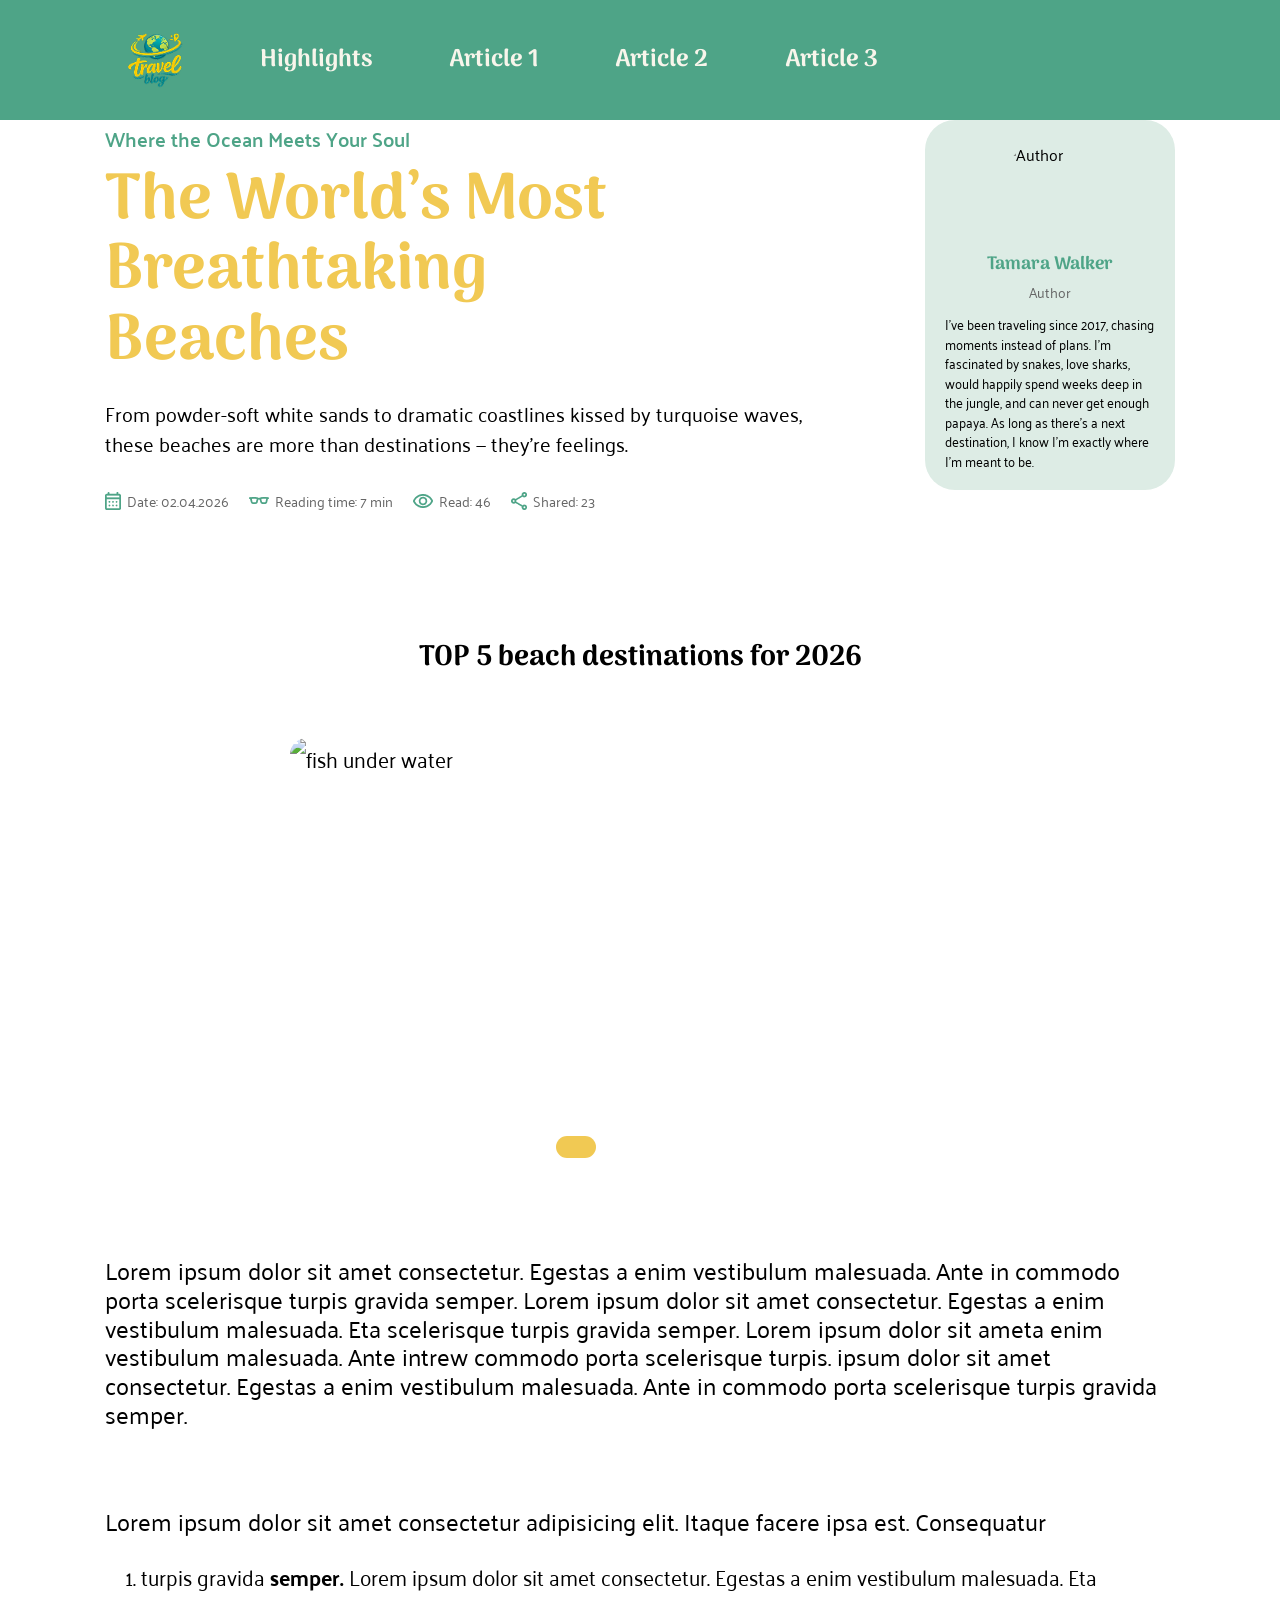
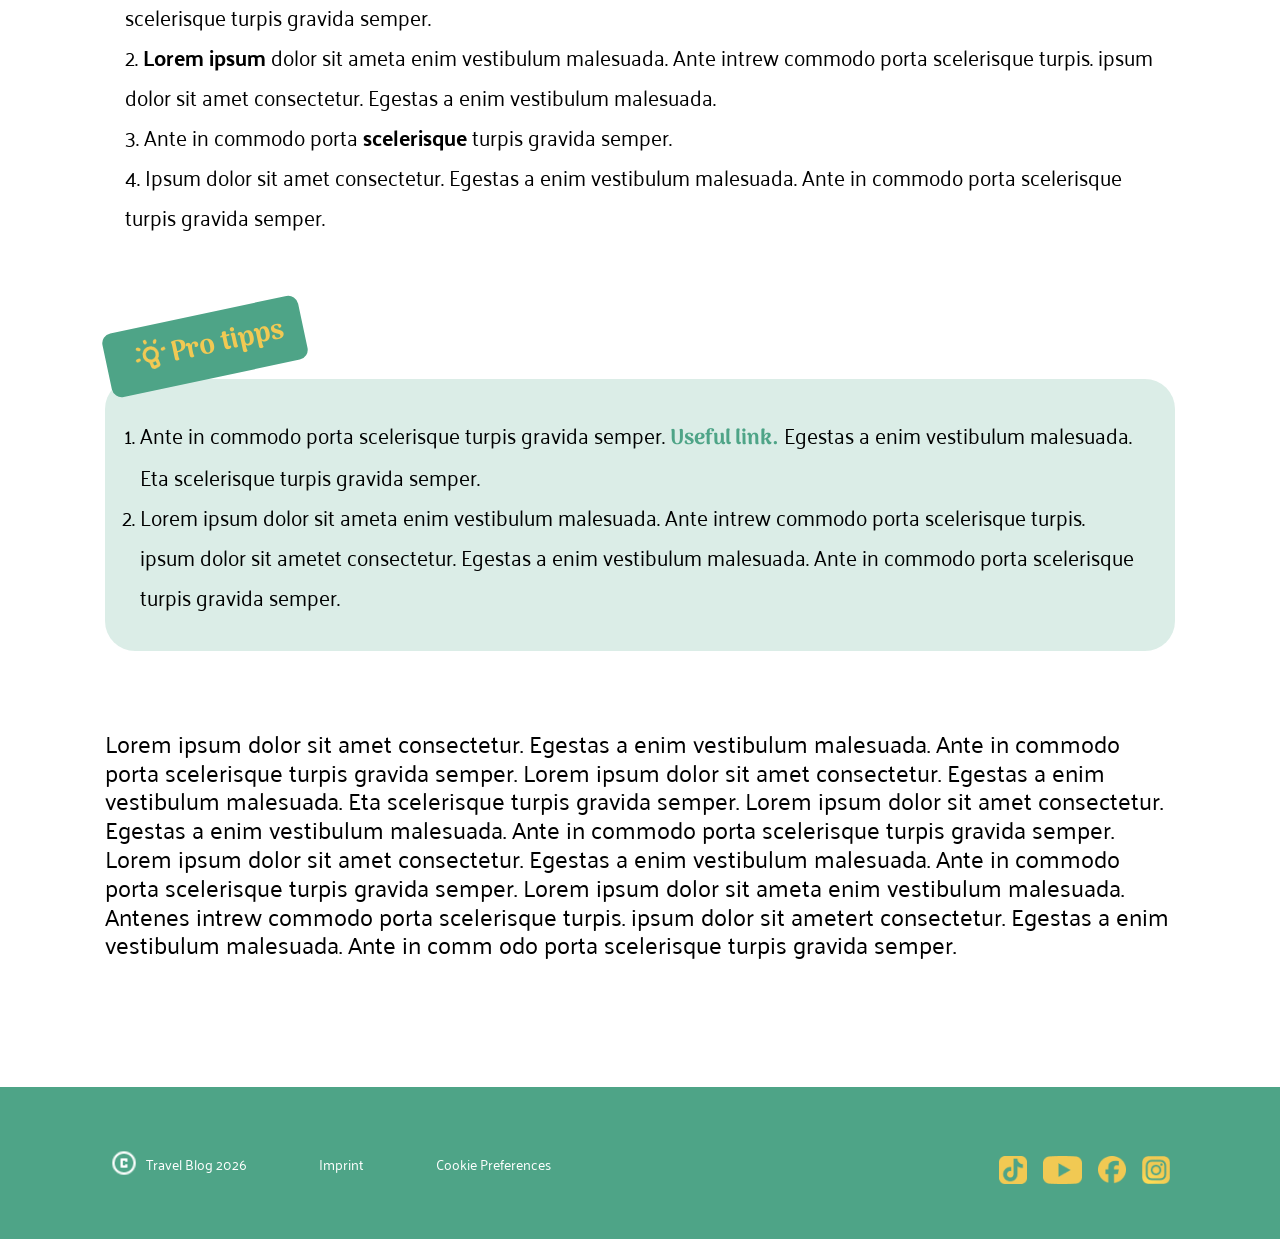
==== commit ae1e3d53: "Autor-Box auf allen Seiten hinzugefügt" ====
--- a/article_one.html
+++ b/article_one.html
@@ -73,18 +73,43 @@
                 </p>
 
                 <div class="meta">
-                    <img src="./assets/icons/calendar_icon.png" alt="Kalender" class="meta-icon icon-calendar" />
-                    <span> Date: 02.04.2026</span>
-
-                    <img src="./assets/icons/eyeglasses_icon.png" alt="Brille" class="meta-icon icon-glasses" />
-                    <span> Reading time: 7 min</span>
-
-                    <img src="./assets/icons/eye_icon.png" alt="Auge" class="meta-icon icon-eye" />
-                    <span>Read: 46</span>
-
-                    <img src="./assets/icons/share_icon.png" alt="Teilen" class="meta-icon icon-share" />
-                    <span> Shared: 23</span>
-                </div>
+                    <div class="meta-item">
+                        <img src="./assets/icons/calendar_icon.png" alt="Kalender" class="meta-icon icon-calendar" />
+                        <span>Date: 02.04.2026</span>
+                    </div>
+
+                    <div class="meta-item">
+                        <img src="./assets/icons/eyeglasses_icon.png" alt="Brille" class="meta-icon icon-glasses" />
+                        <span>Reading time: 7 min</span>
+                    </div>
+
+                    <div class="meta-item">
+                        <img src="./assets/icons/eye_icon.png" alt="Auge" class="meta-icon icon-eye" />
+                        <span>Read: 46</span>
+                    </div>
+
+                    <div class="meta-item">
+                        <img src="./assets/icons/share_icon.png" alt="Teilen" class="meta-icon icon-share" />
+                        <span>Shared: 23</span>
+                    </div>
+                </div>
+            </div>
+
+            <!-- AUTHOR BOX -->
+            <aside class="author-box">
+                <img src="./assets/img/author_portrait.jpg" alt="Author" />
+
+                <h3>Tamara Walker</h3>
+                <p class="role">Author</p>
+
+                <p class="bio">
+                    I’ve been traveling since 2017, chasing moments instead
+                    of plans. I’m fascinated by snakes, love sharks, would
+                    happily spend weeks deep in the jungle, and can never
+                    get enough papaya. As long as there’s a next
+                    destination, I know I’m exactly where I’m meant to be.
+                </p>
+            </aside>
             </div>
         </section>
 
--- a/styles/article_one.css
+++ b/styles/article_one.css
@@ -20,7 +20,7 @@
 }
 
 .category {
-    font-size: 4rem;
+    font-size: clamp(2rem, 1.2vw, 4rem);
     font-family: 'Palanquin', sans-serif;
     font-weight: 600;
     color: #4EA487;
@@ -36,36 +36,35 @@
 }
 
 .intro {
-    font-size: 2.8rem;
+    font-size: clamp(1.6rem, 1.5vw + 1rem, 2rem);
     font-weight: 400;
     line-height: 1.5;
     max-width: 70rem;
-    margin-bottom: 2rem;
+    margin-bottom: 3rem;
 }
 
 body {
-    background-color: #F8F5EB;
-    color: #54370D;
-    font-family: 'Palanquin', sans-serif;
+    /* background-color: #F8F5EB; */
+    /* color: #54370D; */
+    font-family: 'Palanquin';
 }
 
 /* Meta Leiste mit Flexbox-Ausrichtung */
 .meta {
     display: flex;
     align-items: center;
-    gap: 0.5rem;
     flex-wrap: wrap;
-    color: #54370D;
-    font-size: 1.6rem;
-}
-
-
-.meta span {
-    margin-right: clamp(1rem, 2vw + 0.5rem, 2.5rem);
-}
-
-
-/* Icon-Größen-Steuerung */
+    color: #666;
+    font-size: clamp(1.2rem, 0.8vw + 1rem, 1.4rem);
+    gap: 1rem 2rem;
+}
+
+.meta-item {
+    display: flex;
+    align-items: center;
+    gap: 0.6rem;
+}
+
 .meta img[src*="calendar"] {
     width: 1.6rem;
     height: 1.8rem;
@@ -86,12 +85,50 @@
     height: 1.8rem;
 }
 
+.author-box {
+    display: flex;
+    flex-direction: column;
+    align-items: center;
+    justify-content: center;
+
+    width: 25rem;
+    background-color: #DDECE5;
+    border-radius: 3rem;
+    padding: 2rem;
+    flex-shrink: 0;
+}
+
+.author-box img {
+    width: 10rem;
+    height: 10rem;
+    border-radius: 50%;
+    object-fit: cover;
+    margin-bottom: 1rem;
+    object-position: 75% center;
+}
+
+.author-box h3 {
+    color: #4EA487;
+    font-size: 1.8rem;
+}
+
+.role {
+    font-size: 1.4rem;
+    color: #666;
+    margin-bottom: 1rem;
+}
+
+.bio {
+    font-size: 1.3rem;
+    line-height: 1.5;
+}
+
 .content {
     margin-bottom: 5rem;
 }
 
 .content p {
-    font-family: 'Palanquin', sans-serif;
+    font-family: 'Palanquin';
     font-weight: 400;
     font-size: 2.4rem;
     line-height: 120%;
@@ -107,6 +144,7 @@
 
     .article-hero {
         flex-direction: column;
+        gap: 3rem;
     }
 
     .author-box {
--- a/styles/index.css
+++ b/styles/index.css
@@ -1,132 +1,299 @@
+
 .hero {
     height: 100dvh;
-    background-image: url(/assets/img/cappadocia_home_hero.jpg);
+    background-image: url(../assets/img/cappadocia_hero_circle_icon.png); 
     background-position: center;
     background-repeat: no-repeat;
     background-size: cover;
 }
 
-    #curve {
-        width: 50%;
-        height: 50%;
-
-
-        position: relative;
-        top: 0;
-        left: 0;
-    }
-
-    #badge {
-        z-index: 3;
-        width: 160px;
-
-        position: absolute;
-        top: 30%;
-        left: 10%;
-    }
-
-    /* Highlights section */
-
-.highlights > p{
+#curve {
+    width: 50%;
+    height: 50%;
+    position: relative;
+    top: 0;
+    left: 0;
+}
+
+#badge {
+    z-index: 3;
+    width: 160px;
+    position: absolute;
+    top: 30%;
+    left: 10%;
+}
+
+
+.slider-section {
+    text-align: center;
+    margin: 6rem 0;
+    width: 100%;
+}
+
+.slider-section img{
+    margin-right: 1rem;
+    width: (3.2rem, 2.5vw + 1.5rem, 4rem);
+    height: clamp(3.2rem, 2.5vw + 1.5rem, 4rem);   
+}
+
+.slider-section p {
+    
+    max-width: 120rem;
+    width: 100%;
+    
+    
+    margin: 0 auto 8.8rem; 
+
+    text-align: center;
+    
+    font-family: 'Palanquin', sans-serif;
+    font-weight: 500;
+    font-size: clamp(2rem, 2.5vw + 1.5rem, 2.4rem);
+    
+    
+    padding: 0 2.5rem; 
+    box-sizing: border-box;
+}
+
+
+.slider-title {
+    font-family: 'Arima', cursive;
+    color: #4EA487;
+    font-size: clamp(4rem, 2.5vw + 1.5rem, 5.2rem);
+    margin-bottom: 2rem;
+}
+
+.slider-container {
+    position: relative;
+
+    width: calc(
+        100% - (clamp(2rem, 8.5vw, 12rem) * 2)
+    );
+
+    max-width: 120rem;
+    height: 47.1rem;
+
+    margin: 0 auto 2rem;
+
+    overflow: hidden;
+    border-top-right-radius: 5.3rem;
+}
+
+
+input[name="slider-state"] {
+    display: none;
+}
+
+
+.slider-card {
+    position: absolute;
+    top: 0;
+    
+  
+    left: 50%;
+    transform: translateX(-50%) scale(0.9); 
+    width: 100%; 
+    
+    height: 100%;
+    
+    box-shadow: -0.2rem 0.4rem 1.16rem rgba(0, 0, 0, 0.25);
+    overflow: hidden;
+    
+   
+    transition: transform 0.5s cubic-bezier(0.25, 1, 0.5, 1), opacity 0.5s ease;
+    opacity: 0;
+    z-index: 1;
+}
+
+.slider-card img {
+    width: 100%;
+    height: 100%;
+    object-fit: cover;
+}
+
+
+#slide-1:checked ~ .card-1 { opacity: 1; transform: translateX(-50%) scale(1); z-index: 10; }
+#slide-1:checked ~ .card-2 { opacity: 0.7; transform: translateX(calc(-50% + 3rem)) scale(0.93); z-index: 5; }
+
+
+#slide-2:checked ~ .card-1 { opacity: 0; transform: translateX(calc(-50% - 3rem)) scale(0.93); z-index: 1; }
+#slide-2:checked ~ .card-2 { opacity: 1; transform: translateX(-50%) scale(1); z-index: 10; }
+#slide-2:checked ~ .card-3 { opacity: 0.7; transform: translateX(calc(-50% + 3rem)) scale(0.93); z-index: 5; }
+
+
+#slide-3:checked ~ .card-2 { opacity: 0; transform: translateX(calc(-50% - 3rem)) scale(0.93); z-index: 1; }
+#slide-3:checked ~ .card-3 { opacity: 1; transform: translateX(-50%) scale(1); z-index: 10; }
+#slide-3:checked ~ .card-4 { opacity: 0.7; transform: translateX(calc(-50% + 3rem)) scale(0.93); z-index: 5; }
+
+
+#slide-4:checked ~ .card-3 { opacity: 0; transform: translateX(calc(-50% - 3rem)) scale(0.93); z-index: 1; }
+#slide-4:checked ~ .card-4 { opacity: 1; transform: translateX(-50%) scale(1); z-index: 10; }
+#slide-4:checked ~ .card-5 { opacity: 0.7; transform: translateX(calc(-50% + 3rem)) scale(0.93); z-index: 5; }
+
+
+#slide-5:checked ~ .card-4 { opacity: 0; transform: translateX(calc(-50% - 3rem)) scale(0.93); z-index: 1; }
+#slide-5:checked ~ .card-5 { opacity: 1; transform: translateX(-50%) scale(1); z-index: 10; }
+
+
+.slider-text-box {
+    position: absolute;
+    top: 4rem;
+    left: 4rem;
+    max-width: 70rem;
+    padding: 3.5rem;
+    border-radius: 1.5rem;
+    color: #ffffff;
+    text-align: left;
+    
+    background: rgba(255, 255, 255, 0.15);
+    backdrop-filter: blur(12px);
+    -webkit-backdrop-filter: blur(12px);
+    border-top-right-radius: 5.3rem;
+    
+    transition: opacity 0.4s ease;
+}
+
+.slider-text-box h3 {
+    font-family: 'Palanquin', sans-serif;
+    font-size: clamp(2.8rem, 2.5vw + 1.5rem, 4.8rem);
+    font-weight: 600;
+    line-height: 1.2;
+    margin-bottom: 1.5rem;
+    color: #ffffff;
+}
+
+.slider-text-box p {
+    font-family: 'Palanquin', sans-serif;
+    font-size: clamp(2rem, 1.5vw + 1.5rem, 2.8rem);
+    font-weight: 400;
+    line-height: 1.5;
+    color: rgba(255, 255, 255, 0.9);
+}
+
+
+.slider-card:not(:checked) .slider-text-box {
+    opacity: 0;
+}
+
+
+#slide-1:checked ~ .card-1 .slider-text-box,
+#slide-2:checked ~ .card-2 .slider-text-box,
+#slide-3:checked ~ .card-3 .slider-text-box,
+#slide-4:checked ~ .card-4 .slider-text-box,
+#slide-5:checked ~ .card-5 .slider-text-box {
+    opacity: 1;
+}
+
+
+.slider-pagination {
+    position: absolute;
+    bottom: 3.5rem;
+    left: 50%;
+    transform: translateX(-50%);
+    z-index: 20;
     display: flex;
-    justify-content: center;
-}
-
-.highlights-heading{
-    display: flex;
-    justify-content: center;
-    gap: 8px;
-    padding: 80px 20px 0px 20px;
-}
-
-.highlights-heading > h1{
-    padding-top: 0px;
-    color: rgba(78, 164, 135, 1);
-    font-size: 3rem;
-    font-weight: 700;
-}
-
-
-.slider{
-    width: 100%;
-    height: 535px;
-    display: flex;
-    justify-content: center; 
-    align-items: flex-end;
-    overflow: hidden;
-    position: relative;
-    margin: 0 auto;
-
-    input{
-        z-index: 2;
-        position: absolute;
-        bottom: 16px;
-    }
-
-    input[value="one"] {
-        left: calc(50% - 36px);
-    }
-
-    input[value="two"] {
-        left: calc(50% - 12px);
-    }
-
-    input[value="three"] {
-        left: calc(50% + 12px);
-    }
-
-    input[value="four"] {
-        left: calc(50% + 36px);
-    }
-
-    input[value="one"]:checked ~ .wrapper {
-        transform: translateX(0);
-    }
-
-    input[value="two"]:checked ~ .wrapper {
-        transform: translateX(-25%);
-    }
-
-    input[value="three"]:checked ~ .wrapper {
-        transform: translateX(-50%);
-    }
-
-    input[value="four"]:checked ~ .wrapper {
-        transform: translateX(-75%);
-    }
-
-    .wrapper{
-        width: 400%;
-        position: absolute;
-        left: 0;
-        display: flex;
-        justify-content: center;
-        height: 100%;
-        transition: all 1s ease-in-out;
-        z-index: 1;
-        padding: 0px 20px;
-        gap: 30px;
-    }
-
-    .element{
-        height: 100%;
-        width: calc(100% / 4);
-        object-fit: cover;
-        border-top-right-radius: 100px;
-        padding: 0px 10px;
-    }
-}
-
-    /* <---FAQ---> */
+    gap: 1.2rem;
+    align-items: center;
+}
+
+.pagination-dot {
+    width: 3.2rem;
+    height: 3.2rem;
+    border-radius: 5rem;
+    background-color: rgba(255, 255, 255, 0.8);
+    cursor: pointer;
+    transition: width 0.3s cubic-bezier(0.25, 1, 0.5, 1), background-color 0.3s ease;
+}
+
+
+#slide-1:checked ~ .slider-pagination .dot-1,
+#slide-2:checked ~ .slider-pagination .dot-2,
+#slide-3:checked ~ .slider-pagination .dot-3,
+#slide-4:checked ~ .slider-pagination .dot-4,
+#slide-5:checked ~ .slider-pagination .dot-5 {
+    width: 6.4rem;             
+    background-color: #E6B653; 
+}
+
+
+@media (max-width: 30rem) { 
+    
+    .slider-container {
+    height: 40rem;
+}
+
+    .slider-card {
+        border-top-right-radius: 5.3rem;
+        left: 50%;
+        transform: translateX(-50%) scale(0.85);
+        width: 100%; 
+    }
+
+    .slider-text-box {
+        top: 2rem;
+        left: 2rem;
+        right: 2rem; 
+        max-width: none;
+        padding: 2rem;
+    }
+
+    .slider-text-box h3 {
+        /* font-size: 2rem; */
+        margin-bottom: 0.8rem;
+    }
+
+    .slider-text-box p {
+        /* font-size: 1.4rem; */
+        line-height: 1.4;
+    }
+
+    .slider-pagination {
+        bottom: 2rem;
+        gap: 0.8rem;
+    }
+
+    .pagination-dot {
+        width: 2rem;
+        height: 2rem;
+    }
+
+    #slide-1:checked ~ .slider-pagination .dot-1,
+    #slide-2:checked ~ .slider-pagination .dot-2,
+    #slide-3:checked ~ .slider-pagination .dot-3,
+    #slide-4:checked ~ .slider-pagination .dot-4,
+    #slide-5:checked ~ .slider-pagination .dot-5 {
+        width: 4rem; 
+    }
+
+    
+    .card-1,
+.card-2,
+.card-3,
+.card-4,
+.card-5 {
+    opacity: 0;
+}
+
+#slide-1:checked ~ .card-1,
+#slide-2:checked ~ .card-2,
+#slide-3:checked ~ .card-3,
+#slide-4:checked ~ .card-4,
+#slide-5:checked ~ .card-5 {
+    opacity: 1;
+    transform: translateX(-50%) scale(1);
+}
+}
+
+
 .faq-section {
-    max-width: 100rem; 
+    max-width: 100rem;
     margin: 3rem auto;
-    padding: 0 1.6rem; 
-    font-family: 'Arima', cursive; 
+    padding: 0 1.6rem;
+    font-family: 'Arima', cursive;
 }
 
 .faq-title {
-    color: #4EA487; 
+    color: #4EA487;
     text-align: center;
     margin-bottom: 2.5rem;
     display: flex;
@@ -136,12 +303,12 @@
 }
 
 .faq-section img {
-    width: 2.8rem;  
+    width: 2.8rem;
     height: 3.2rem;
 }
 
 .faq-section h2 {
-    font-size: 3.2rem; 
+    font-size: 3.2rem;
     font-family: 'Arima', cursive;
     font-weight: 700;
 }
@@ -149,30 +316,27 @@
 .faq-container {
     display: flex;
     flex-direction: column;
-    gap: 1.5rem; 
-}
-
+    gap: 1.5rem;
+}
 
 .faq-box {
-    background-color: #F1C953; 
-    border-radius: 1rem; 
+    background-color: #F1C953;
+    border-radius: 1rem;
     overflow: hidden;
     transition: all 0.3s ease;
-    padding: 0 1.2rem 1.2rem 1.2rem; 
-}
-
+    padding: 0 1.2rem 1.2rem 1.2rem;
+}
 
 .faq-box summary {
     list-style: none;
     display: flex;
     justify-content: space-between;
     align-items: center;
-    
-    padding: 1.6rem 0.2rem; 
+    padding: 1.6rem 0.2rem;
     font-family: 'Palanquin', sans-serif;
-    font-size: 1.6rem; 
+    font-size: 1.6rem;
     font-weight: 700;
-    color: #54370D; 
+    color: #54370D;
     cursor: pointer;
     user-select: none;
 }
@@ -184,38 +348,35 @@
 .faq-box summary::after {
     content: "";
     display: inline-block;
-    width: 1.8rem;  
-    height: 1rem; 
+    width: 1.8rem;
+    height: 1rem;
     background-image: url("data:image/svg+xml;utf8,<svg xmlns='http://www.w3.org/2000/svg' viewBox='0 0 24 12' fill='none' stroke='%234A3B00' stroke-width='3' stroke-linecap='round' stroke-linejoin='round'><path d='M2 2l10 8L22 2'/></svg>");
-    /* background-color: #F1C953; */
     background-size: contain;
     background-repeat: no-repeat;
     background-position: center;
-    transition: transform 0.3s ease; 
+    transition: transform 0.3s ease;
 }
 
 .faq-box[open] summary::after {
-    transform: rotate(180deg); 
-}
-
+    transform: rotate(180deg);
+}
 
 .faq-answer {
-    background-color: #FFFFFF; 
-    border-radius: 0.6rem; 
-    padding: 1.5rem; 
+    background-color: #FFFFFF;
+    border-radius: 0.6rem;
+    padding: 1.5rem;
     font-size: 1.4rem;
     line-height: 1.5;
     color: #54370D;
-    box-shadow: inset 0 1px 3px rgba(0,0,0,0.05); 
+    box-shadow: inset 0 1px 3px rgba(0, 0, 0, 0.05);
 }
 
 
 @media (min-width: 768px) {
     .faq-section {
-        max-width: 144rem; 
+        max-width: 144rem;
         margin: 4rem auto;
-        
-        padding: 0 12rem; 
+        padding: 0 12rem;
     }
 
     .faq-title {
@@ -236,29 +397,21 @@
     }
 
     .faq-box {
-        padding: 0 1.5rem 1.5rem 1.5rem; 
-    }
-
-    
+        padding: 0 1.5rem 1.5rem 1.5rem;
+    }
+
     .faq-box summary {
-        padding: 2rem 0.5rem; 
+        padding: 2rem 0.5rem;
         font-size: clamp(1.8rem, 1.8vw, 2.4rem);
     }
 
     .faq-box summary::after {
-        width: 2rem;  
-        height: 1.2rem; 
+        width: 2rem;
+        height: 1.2rem;
     }
 
     .faq-answer {
-        padding: 2rem; 
+        padding: 2rem;
         font-size: 1.6rem;
     }
-}
-
-@media screen and (max-width: 767px) {
-    .highlights > p{
-        display: none;
-    }
-}
-
+}
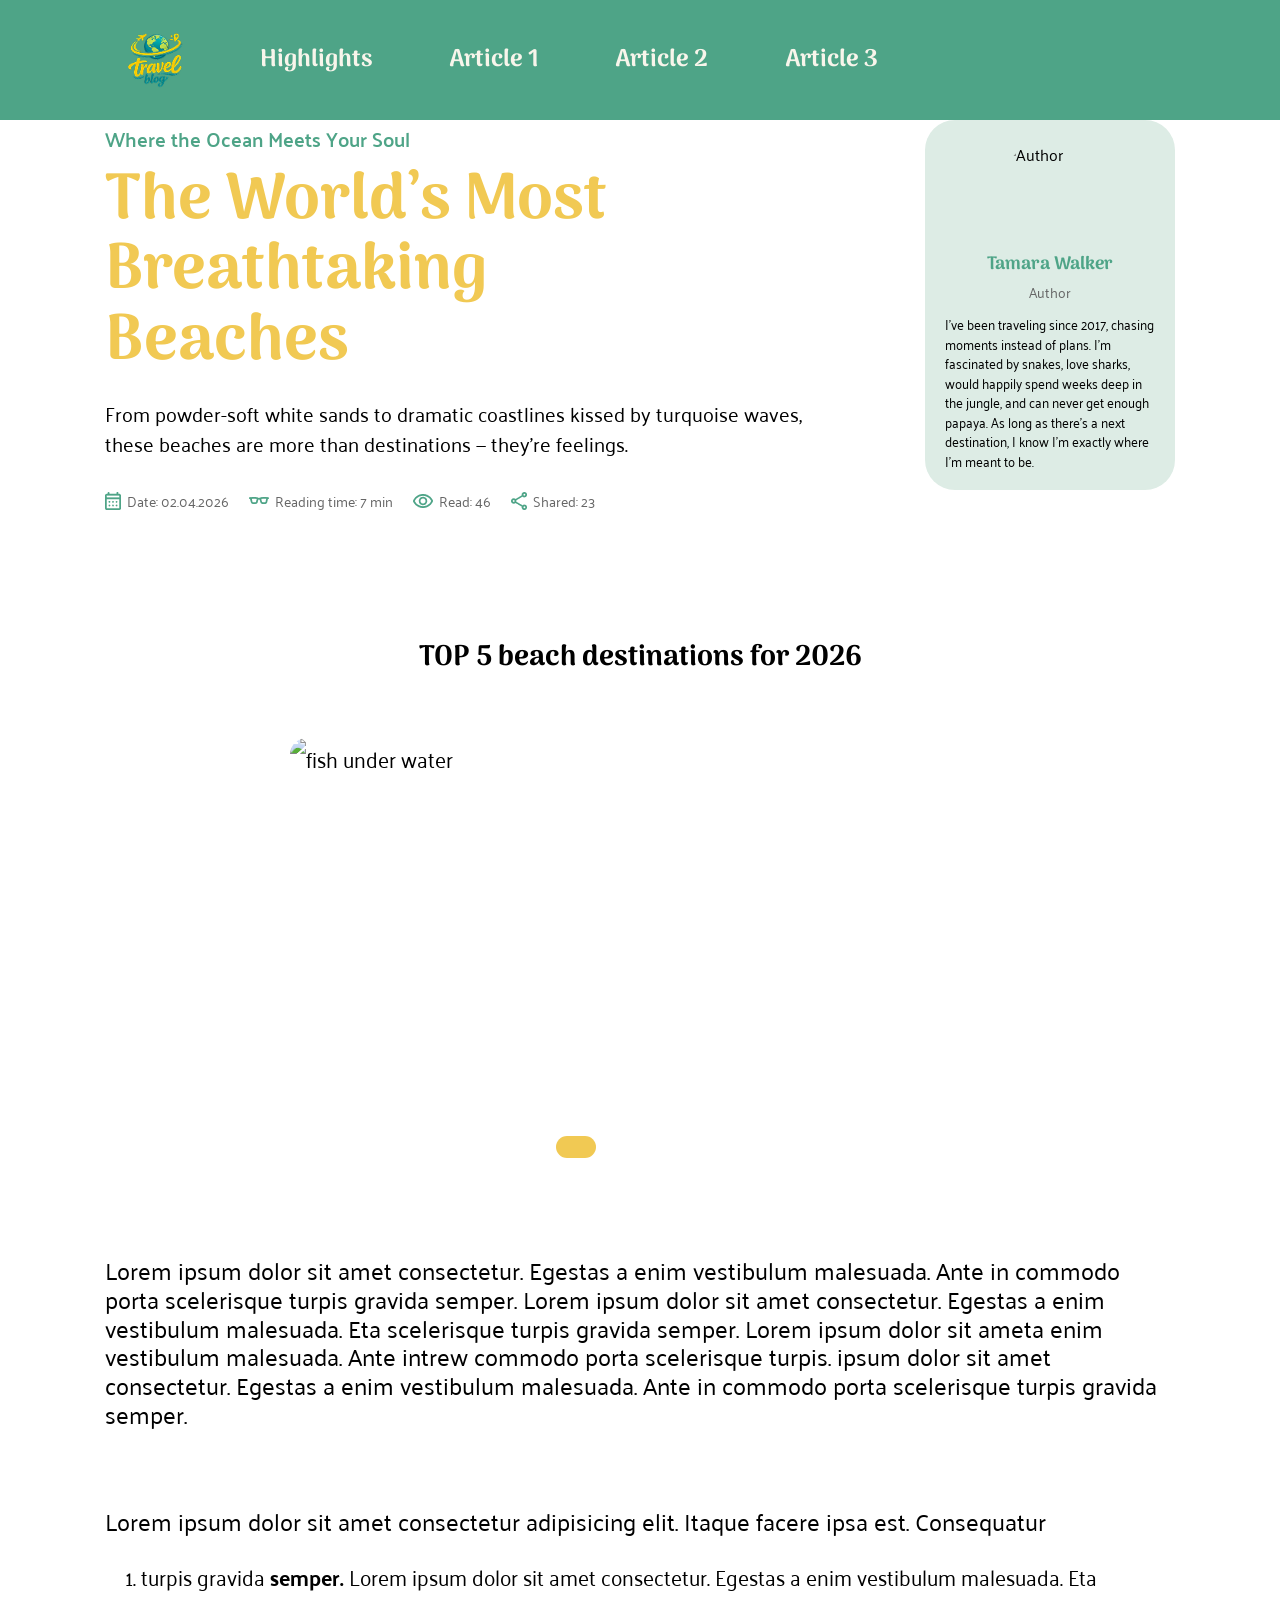
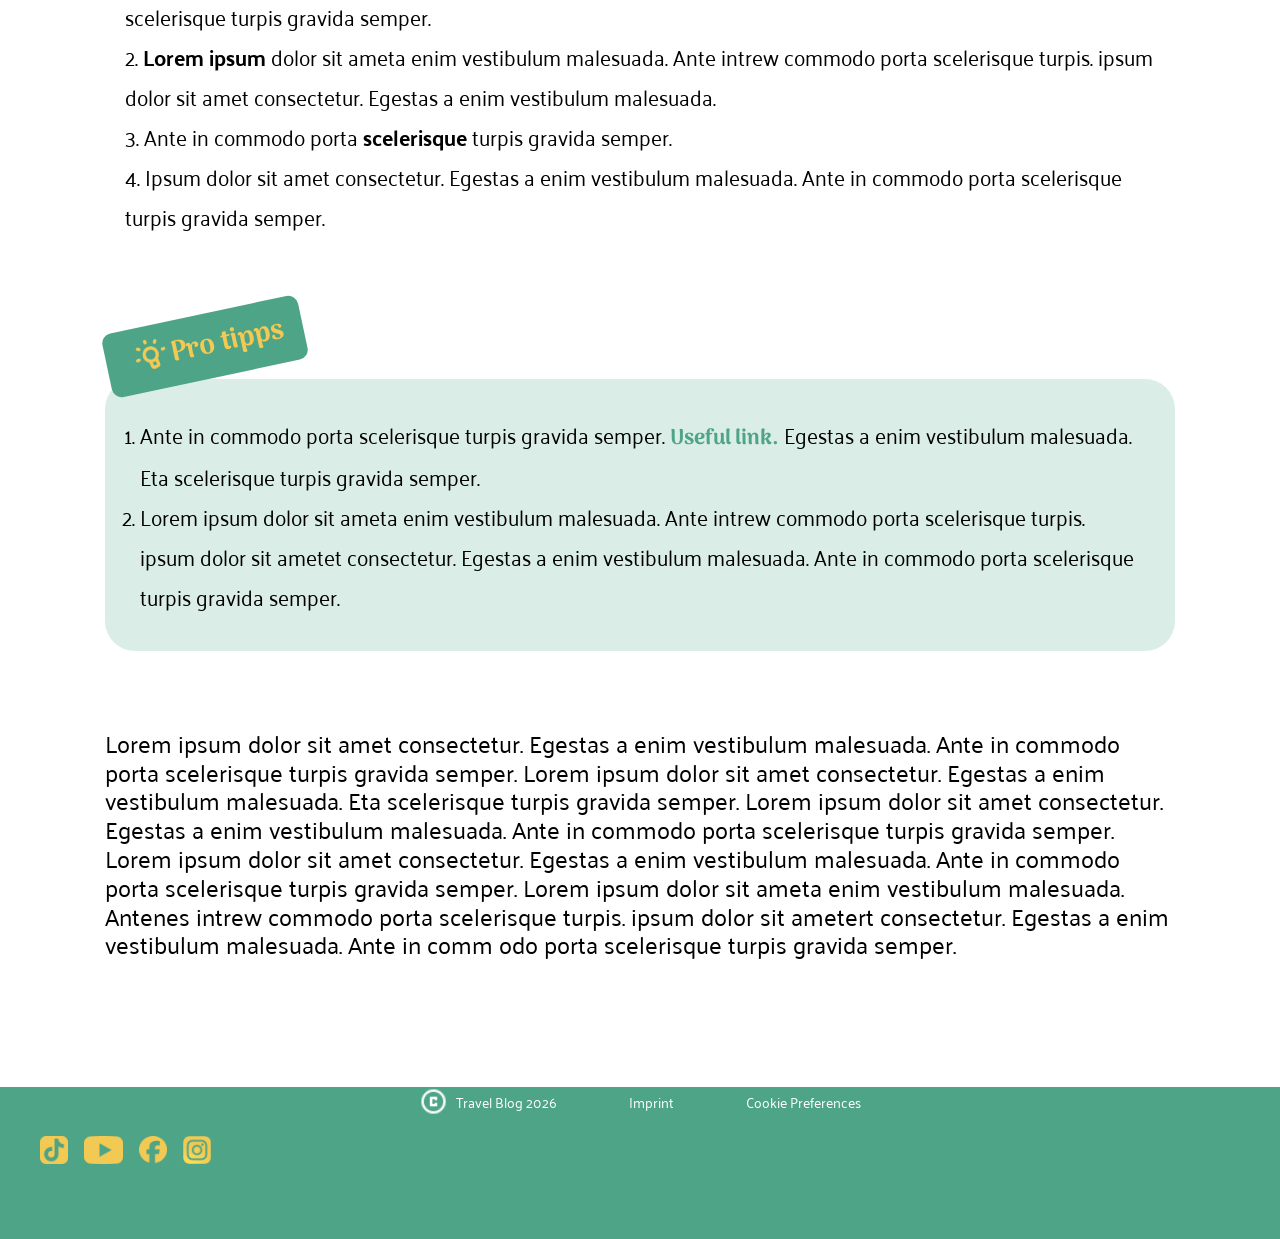
==== commit 05def21e: "fix" ====
--- a/article_one.html
+++ b/article_one.html
@@ -8,7 +8,6 @@
 
     <link rel="icon" type="image/png" href="./assets/icons/travel_blog_logo.png" />
 
-    <link rel="stylesheet" href="./styles/main.css" />
     <link rel="stylesheet" href="./styles/header-footer.css">
     <link rel="stylesheet" href="./styles/article_one.css">
     <link rel="stylesheet" href="./styles/index.css">
--- a/styles/header-footer.css
+++ b/styles/header-footer.css
@@ -150,16 +150,34 @@
 /* footer */
 
 .footer {
-    
+    width: 100%;
     min-height: 134px;
     background: rgba(78, 164, 135, 1);
     color: white;
+    
+    padding: 30px 24px 40px 24px; 
+    box-sizing: border-box;
+}
+
+.footer-inner {
     display: flex;
     flex-direction: row;
     justify-content: space-between;
+    width: 100%;
+    margin: 0 auto;
     
-    padding: 30px 24px 40px 24px; 
-}
+    max-width: 120rem; 
+    max-width: 120rem; 
+}
+
+
+@media screen and (min-width: 90.0625rem) { 
+    .footer-inner {
+        
+        max-width: 144rem; 
+    }
+}
+
 
 .footer-left {
     display: flex;
@@ -168,7 +186,6 @@
     font-size: clamp(1.2rem, 1.11vw, 1.6rem); 
     gap: 8px; 
 }
-
 
 .footer-link {
     font-family: "Palanquin", sans-serif;
@@ -214,7 +231,8 @@
 @media screen and (min-width: 767px) {
     .footer {
         min-height: 152px;
-        padding: 0px 110px;
+        
+        padding: 0px 40px; 
     }
 
     .footer-left {
--- a/styles/index.css
+++ b/styles/index.css
@@ -1,4 +1,3 @@
-
 .hero {
     height: 100dvh;
     background-image: url(../assets/img/cappadocia_hero_circle_icon.png); 
@@ -23,38 +22,34 @@
     left: 10%;
 }
 
-
 .slider-section {
     text-align: center;
-    margin: 6rem 0;
+    margin: 2rem auto;
+}
+
+.slider-section img {
+    width: clamp(3.35rem, 2.5vw + 1.5rem, 4rem);
+    height: clamp(3.2rem, 2.5vw + 1.5rem, 4rem);  
+} 
+
+.slider-header {
     width: 100%;
-}
-
-.slider-section img{
-    margin-right: 1rem;
-    width: (3.2rem, 2.5vw + 1.5rem, 4rem);
-    height: clamp(3.2rem, 2.5vw + 1.5rem, 4rem);   
-}
-
-.slider-section p {
-    
+    max-width: 120rem;
+    margin: 0 auto;
+    text-align: center; 
+}
+
+.slider-header p {
     max-width: 120rem;
     width: 100%;
-    
-    
-    margin: 0 auto 8.8rem; 
-
+    margin: 0 auto 5rem; 
     text-align: center;
-    
     font-family: 'Palanquin', sans-serif;
     font-weight: 500;
     font-size: clamp(2rem, 2.5vw + 1.5rem, 2.4rem);
-    
-    
-    padding: 0 2.5rem; 
+    padding: 0 2.5rem;
     box-sizing: border-box;
 }
-
 
 .slider-title {
     font-family: 'Arima', cursive;
@@ -63,43 +58,29 @@
     margin-bottom: 2rem;
 }
 
+
 .slider-container {
     position: relative;
-
-    width: calc(
-        100% - (clamp(2rem, 8.5vw, 12rem) * 2)
-    );
-
-    max-width: 120rem;
-    height: 47.1rem;
-
     margin: 0 auto 2rem;
-
     overflow: hidden;
     border-top-right-radius: 5.3rem;
-}
-
-
-input[name="slider-state"] {
-    display: none;
-}
-
+
+    width: clamp(33.5rem, 60vw, 45rem);
+
+    
+    height: clamp(55.3rem, 75vw, 60rem);
+}
 
 .slider-card {
     position: absolute;
     top: 0;
-    
-  
     left: 50%;
-    transform: translateX(-50%) scale(0.9); 
-    width: 100%; 
-    
+    transform: translateX(-50%) scale(0.85); 
+    width: 100%;
     height: 100%;
-    
     box-shadow: -0.2rem 0.4rem 1.16rem rgba(0, 0, 0, 0.25);
     overflow: hidden;
-    
-   
+    border-top-right-radius: 12rem;
     transition: transform 0.5s cubic-bezier(0.25, 1, 0.5, 1), opacity 0.5s ease;
     opacity: 0;
     z-index: 1;
@@ -111,168 +92,6 @@
     object-fit: cover;
 }
 
-
-#slide-1:checked ~ .card-1 { opacity: 1; transform: translateX(-50%) scale(1); z-index: 10; }
-#slide-1:checked ~ .card-2 { opacity: 0.7; transform: translateX(calc(-50% + 3rem)) scale(0.93); z-index: 5; }
-
-
-#slide-2:checked ~ .card-1 { opacity: 0; transform: translateX(calc(-50% - 3rem)) scale(0.93); z-index: 1; }
-#slide-2:checked ~ .card-2 { opacity: 1; transform: translateX(-50%) scale(1); z-index: 10; }
-#slide-2:checked ~ .card-3 { opacity: 0.7; transform: translateX(calc(-50% + 3rem)) scale(0.93); z-index: 5; }
-
-
-#slide-3:checked ~ .card-2 { opacity: 0; transform: translateX(calc(-50% - 3rem)) scale(0.93); z-index: 1; }
-#slide-3:checked ~ .card-3 { opacity: 1; transform: translateX(-50%) scale(1); z-index: 10; }
-#slide-3:checked ~ .card-4 { opacity: 0.7; transform: translateX(calc(-50% + 3rem)) scale(0.93); z-index: 5; }
-
-
-#slide-4:checked ~ .card-3 { opacity: 0; transform: translateX(calc(-50% - 3rem)) scale(0.93); z-index: 1; }
-#slide-4:checked ~ .card-4 { opacity: 1; transform: translateX(-50%) scale(1); z-index: 10; }
-#slide-4:checked ~ .card-5 { opacity: 0.7; transform: translateX(calc(-50% + 3rem)) scale(0.93); z-index: 5; }
-
-
-#slide-5:checked ~ .card-4 { opacity: 0; transform: translateX(calc(-50% - 3rem)) scale(0.93); z-index: 1; }
-#slide-5:checked ~ .card-5 { opacity: 1; transform: translateX(-50%) scale(1); z-index: 10; }
-
-
-.slider-text-box {
-    position: absolute;
-    top: 4rem;
-    left: 4rem;
-    max-width: 70rem;
-    padding: 3.5rem;
-    border-radius: 1.5rem;
-    color: #ffffff;
-    text-align: left;
-    
-    background: rgba(255, 255, 255, 0.15);
-    backdrop-filter: blur(12px);
-    -webkit-backdrop-filter: blur(12px);
-    border-top-right-radius: 5.3rem;
-    
-    transition: opacity 0.4s ease;
-}
-
-.slider-text-box h3 {
-    font-family: 'Palanquin', sans-serif;
-    font-size: clamp(2.8rem, 2.5vw + 1.5rem, 4.8rem);
-    font-weight: 600;
-    line-height: 1.2;
-    margin-bottom: 1.5rem;
-    color: #ffffff;
-}
-
-.slider-text-box p {
-    font-family: 'Palanquin', sans-serif;
-    font-size: clamp(2rem, 1.5vw + 1.5rem, 2.8rem);
-    font-weight: 400;
-    line-height: 1.5;
-    color: rgba(255, 255, 255, 0.9);
-}
-
-
-.slider-card:not(:checked) .slider-text-box {
-    opacity: 0;
-}
-
-
-#slide-1:checked ~ .card-1 .slider-text-box,
-#slide-2:checked ~ .card-2 .slider-text-box,
-#slide-3:checked ~ .card-3 .slider-text-box,
-#slide-4:checked ~ .card-4 .slider-text-box,
-#slide-5:checked ~ .card-5 .slider-text-box {
-    opacity: 1;
-}
-
-
-.slider-pagination {
-    position: absolute;
-    bottom: 3.5rem;
-    left: 50%;
-    transform: translateX(-50%);
-    z-index: 20;
-    display: flex;
-    gap: 1.2rem;
-    align-items: center;
-}
-
-.pagination-dot {
-    width: 3.2rem;
-    height: 3.2rem;
-    border-radius: 5rem;
-    background-color: rgba(255, 255, 255, 0.8);
-    cursor: pointer;
-    transition: width 0.3s cubic-bezier(0.25, 1, 0.5, 1), background-color 0.3s ease;
-}
-
-
-#slide-1:checked ~ .slider-pagination .dot-1,
-#slide-2:checked ~ .slider-pagination .dot-2,
-#slide-3:checked ~ .slider-pagination .dot-3,
-#slide-4:checked ~ .slider-pagination .dot-4,
-#slide-5:checked ~ .slider-pagination .dot-5 {
-    width: 6.4rem;             
-    background-color: #E6B653; 
-}
-
-
-@media (max-width: 30rem) { 
-    
-    .slider-container {
-    height: 40rem;
-}
-
-    .slider-card {
-        border-top-right-radius: 5.3rem;
-        left: 50%;
-        transform: translateX(-50%) scale(0.85);
-        width: 100%; 
-    }
-
-    .slider-text-box {
-        top: 2rem;
-        left: 2rem;
-        right: 2rem; 
-        max-width: none;
-        padding: 2rem;
-    }
-
-    .slider-text-box h3 {
-        /* font-size: 2rem; */
-        margin-bottom: 0.8rem;
-    }
-
-    .slider-text-box p {
-        /* font-size: 1.4rem; */
-        line-height: 1.4;
-    }
-
-    .slider-pagination {
-        bottom: 2rem;
-        gap: 0.8rem;
-    }
-
-    .pagination-dot {
-        width: 2rem;
-        height: 2rem;
-    }
-
-    #slide-1:checked ~ .slider-pagination .dot-1,
-    #slide-2:checked ~ .slider-pagination .dot-2,
-    #slide-3:checked ~ .slider-pagination .dot-3,
-    #slide-4:checked ~ .slider-pagination .dot-4,
-    #slide-5:checked ~ .slider-pagination .dot-5 {
-        width: 4rem; 
-    }
-
-    
-    .card-1,
-.card-2,
-.card-3,
-.card-4,
-.card-5 {
-    opacity: 0;
-}
 
 #slide-1:checked ~ .card-1,
 #slide-2:checked ~ .card-2,
@@ -281,13 +100,156 @@
 #slide-5:checked ~ .card-5 {
     opacity: 1;
     transform: translateX(-50%) scale(1);
-}
-}
-
+    z-index: 10;
+}
+
+#slide-1:checked ~ .card-2,
+#slide-2:checked ~ .card-3,
+#slide-3:checked ~ .card-4,
+#slide-4:checked ~ .card-5 { 
+    opacity: 0.7; 
+    transform: translateX(calc(-50% + 3rem)) scale(0.93); 
+    z-index: 5; 
+}
+
+#slide-2:checked ~ .card-1,
+#slide-3:checked ~ .card-2,
+#slide-4:checked ~ .card-3,
+#slide-5:checked ~ .card-4 { 
+    opacity: 0; 
+    transform: translateX(calc(-50% - 3rem)) scale(0.93); 
+    z-index: 1; 
+}
+
+.slider-text-box {
+    position: absolute;
+    
+    top: 2rem;
+    left: 2rem;
+    right: 2rem;
+    padding: 2rem;
+    color: #ffffff;
+    text-align: left;
+    background: rgba(255, 255, 255, 0.15);
+    backdrop-filter: blur(12px);
+    -webkit-backdrop-filter: blur(12px);
+    border-top-right-radius: 12rem;
+    transition: opacity 0.4s ease;
+}
+
+.slider-text-box h3 {
+    font-family: 'Palanquin', sans-serif;
+    font-size: clamp(2.8rem, 2.5vw , 4.8rem);
+    font-weight: 600;
+    line-height: 1.2;
+    margin-bottom: 0.8rem;
+    color: #ffffff;
+}
+
+.slider-text-box p {
+    font-family: 'Palanquin', sans-serif;
+    font-size: clamp(2rem, 1.5vw, 2.8rem);
+    font-weight: 400;
+    line-height: 1.4;
+    color: rgba(255, 255, 255, 0.9);
+}
+
+.slider-card:not(:checked) .slider-text-box {
+    opacity: 0;
+}
+
+#slide-1:checked ~ .card-1 .slider-text-box,
+#slide-3:checked ~ .card-3 .slider-text-box,
+#slide-4:checked ~ .card-4 .slider-text-box,
+#slide-5:checked ~ .card-5 .slider-text-box {
+    opacity: 1;
+}
+
+.slider-pagination {
+    position: absolute;
+    bottom: 2rem;
+    left: 50%;
+    transform: translateX(-50%);
+    z-index: 20;
+    display: flex;
+    gap: 0.8rem;
+    align-items: center;
+}
+
+.pagination-dot {
+    width: 2rem;
+    height: 2rem;
+    border-radius: 5rem;
+    background-color: rgba(255, 255, 255, 0.8);
+    cursor: pointer;
+    transition: width 0.3s cubic-bezier(0.25, 1, 0.5, 1), background-color 0.3s ease;
+}
+
+#slide-1:checked ~ .slider-pagination .dot-1,
+#slide-2:checked ~ .slider-pagination .dot-2,
+#slide-3:checked ~ .slider-pagination .dot-3,
+#slide-4:checked ~ .slider-pagination .dot-4,
+#slide-5:checked ~ .slider-pagination .dot-5 {
+    width: 4rem;             
+    background-color: #E6B653; 
+}
+
+
+@media (min-width: 768px) {
+    .slider-header p {
+        display: block;
+    }
+
+    .slider-container {
+        
+        width: min(120rem, calc(100% - 24rem));
+        
+        height: clamp(45rem, 45vw, 55.3rem);
+        max-height: 55.3rem; 
+    }
+
+    .slider-card {
+        transform: translateX(-50%) scale(0.9);
+    }
+
+    #slide-1:checked ~ .card-1,
+    #slide-2:checked ~ .card-2,
+    #slide-3:checked ~ .card-3,
+    #slide-4:checked ~ .card-4,
+    #slide-5:checked ~ .card-5 {
+        transform: translateX(-50%) scale(1);
+    }
+
+    .slider-text-box {
+
+        top: 4rem;
+        left: 4rem;
+        right: auto;
+        max-width: 95rem;
+    }
+
+    .slider-pagination {
+        bottom: 3.5rem;
+        gap: 1.2rem;
+    }
+
+    .pagination-dot {
+        width: 3.2rem;
+        height: 3.2rem;
+    }
+
+    #slide-1:checked ~ .slider-pagination .dot-1,
+    #slide-2:checked ~ .slider-pagination .dot-2,
+    #slide-3:checked ~ .slider-pagination .dot-3,
+    #slide-4:checked ~ .slider-pagination .dot-4,
+    #slide-5:checked ~ .slider-pagination .dot-5 {
+        width: 6.4rem;             
+    }
+}
 
 .faq-section {
     max-width: 100rem;
-    margin: 3rem auto;
+    margin: 2rem auto;
     padding: 0 1.6rem;
     font-family: 'Arima', cursive;
 }
@@ -371,7 +333,6 @@
     box-shadow: inset 0 1px 3px rgba(0, 0, 0, 0.05);
 }
 
-
 @media (min-width: 768px) {
     .faq-section {
         max-width: 144rem;
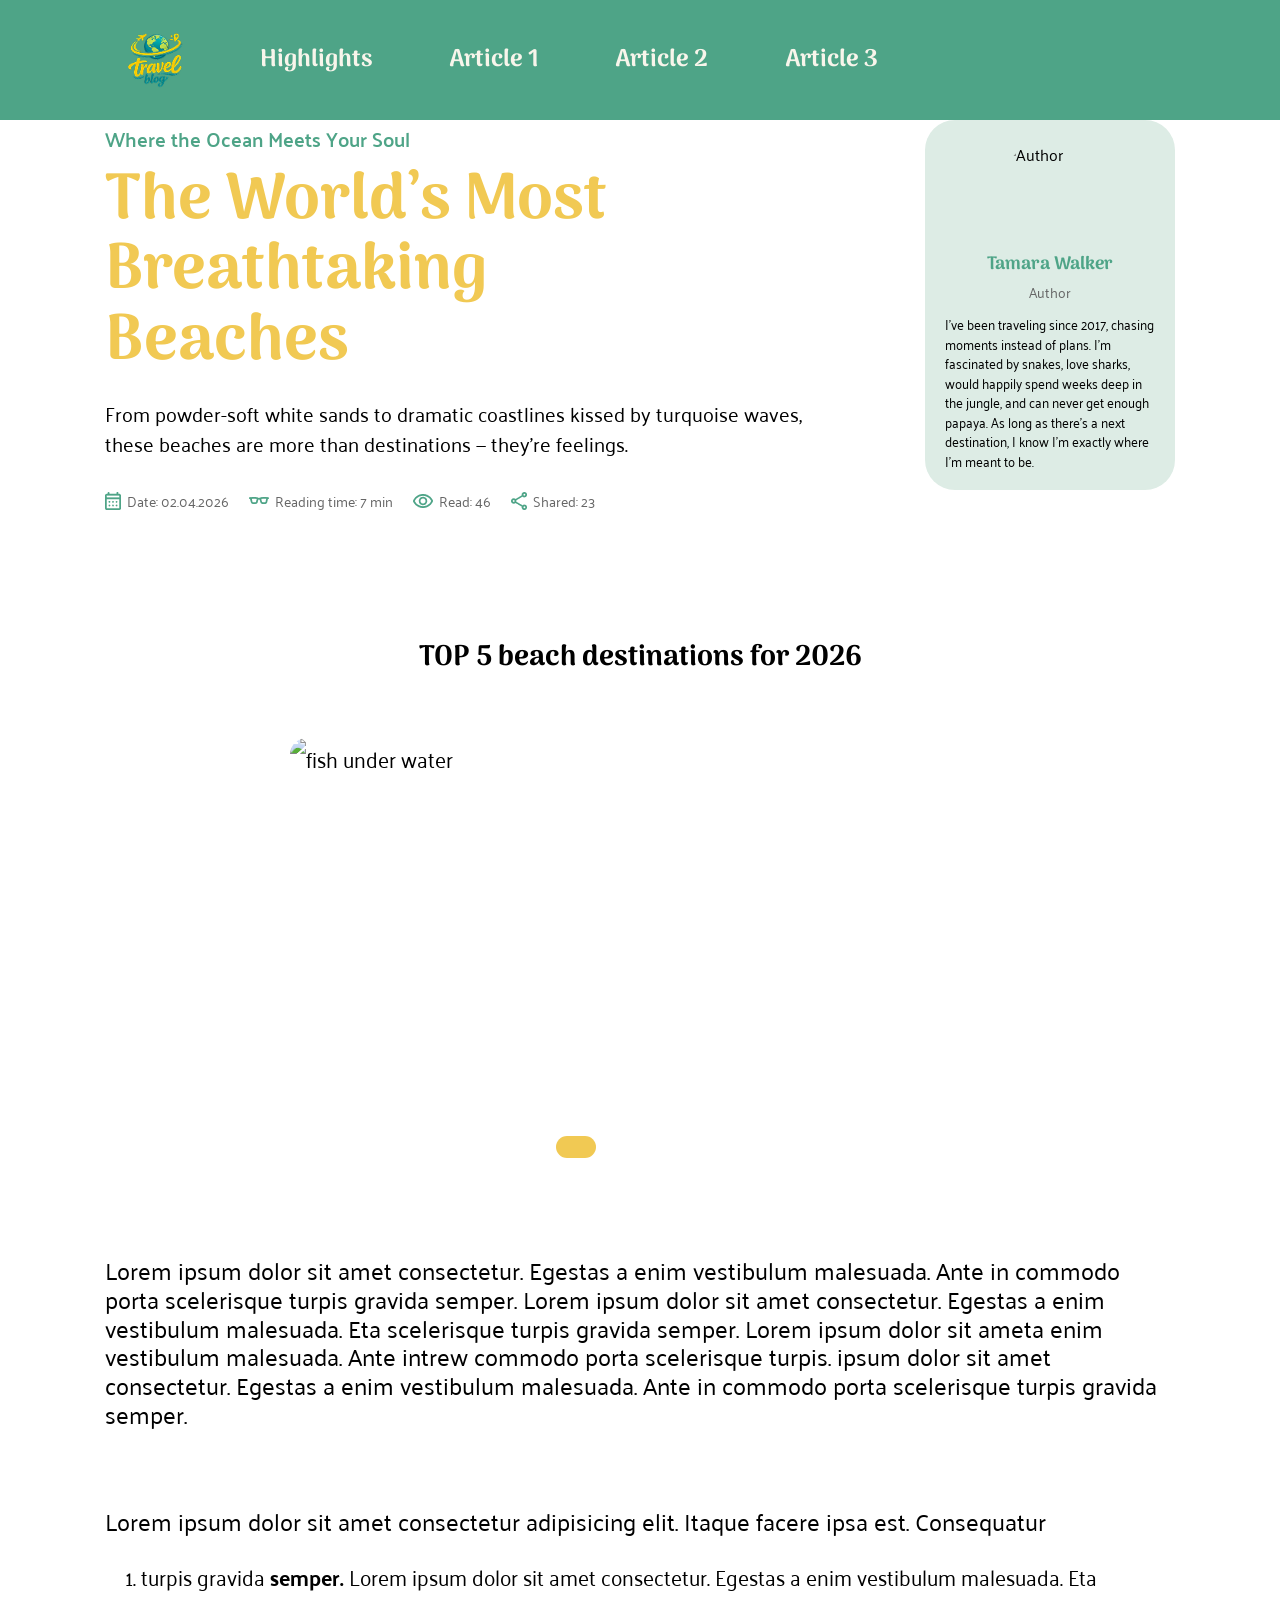
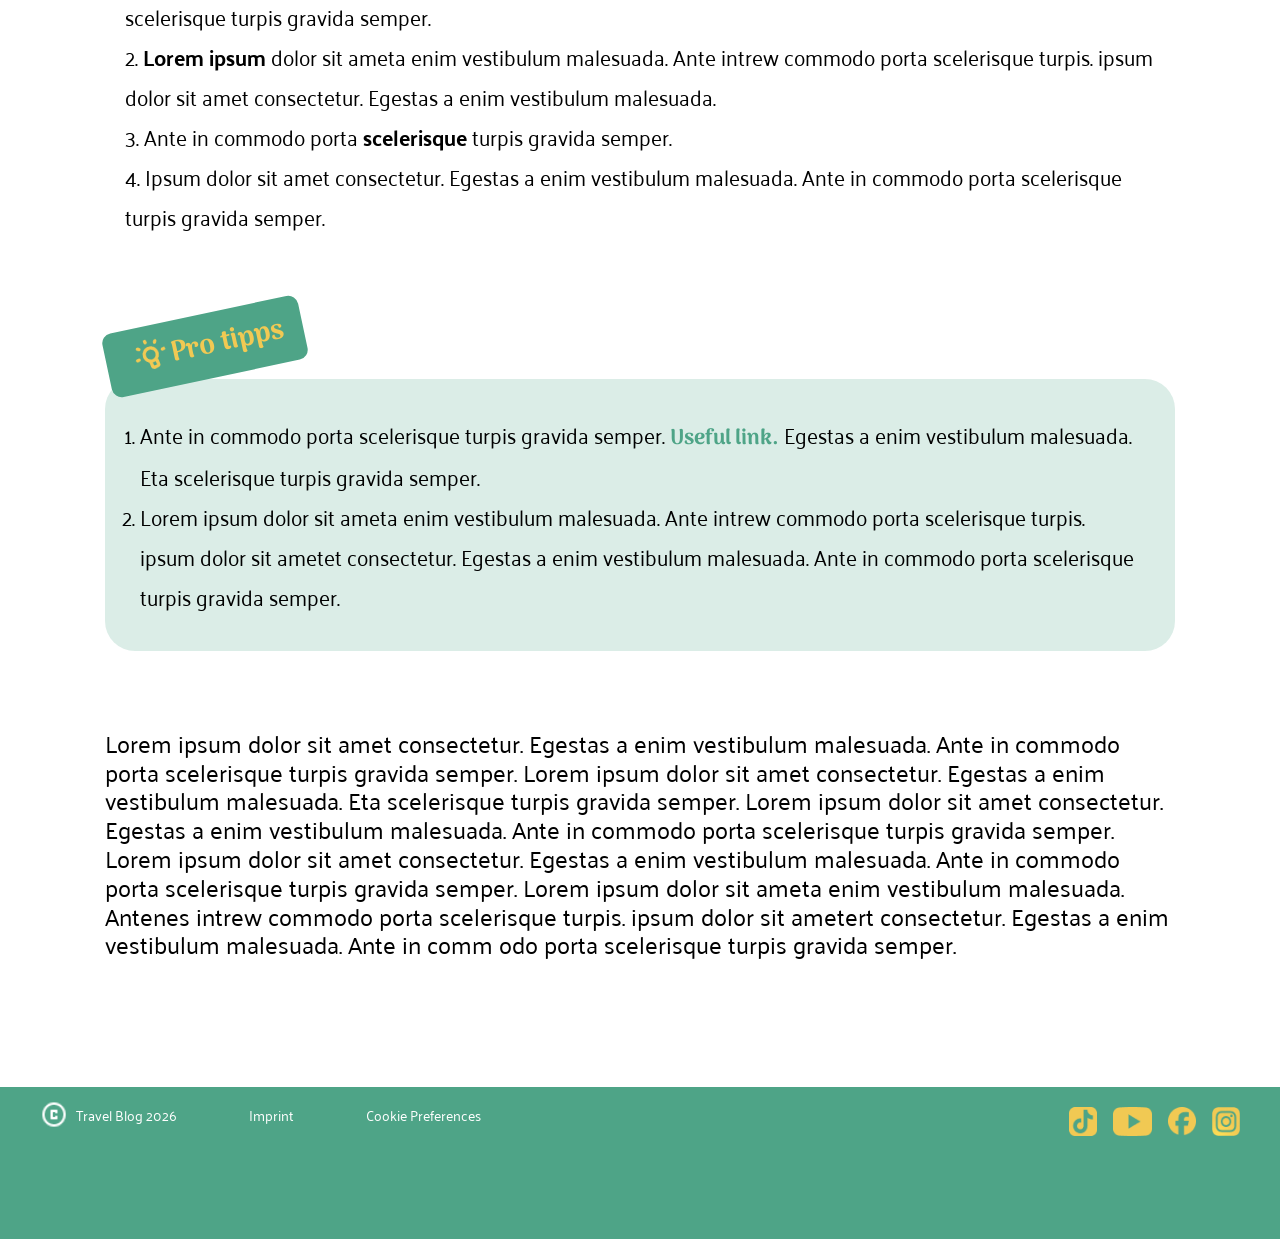
==== commit 386ef728: "html anpassung footer" ====
--- a/article_one.html
+++ b/article_one.html
@@ -225,31 +225,53 @@
         </section>
     </main>
     <!-- footer -->
-    <footer class="footer">
+     <footer class="footer">
+    <div class="footer-inner">
+        
         <div class="footer-left">
-            <div class="copyright">
-                <img src="./assets/icons/copyright_icon.png" alt="Copyright" />
-                <p>Travel Blog 2026</p>
-            </div>
             <a href="impressum.html" class="footer-link">Imprint</a>
             <p>Cookie Preferences</p>
+            <div class="copyright">
+                <img
+                    src="./assets/icons/copyright_icon.png"
+                    alt="Copyright"
+                />
+                <p>Travel Blog 2026</p>
+            </div>
         </div>
 
         <div class="footer-right">
             <a href="https://www.tiktok.com" target="_blank">
-                <img src="./assets/icons/tiktok_icon.png" alt="tiktok icon" class="footer-icons" />
+                <img
+                    src="./assets/icons/tiktok_icon.png"
+                    alt="tiktok icon"
+                    class="footer-icons"
+                />
             </a>
             <a href="https://www.youtube.com" target="_blank">
-                <img src="./assets/icons/youtube_icon.png" alt="youtube icon" class="footer-icons" />
+                <img
+                    src="./assets/icons/youtube_icon.png"
+                    alt="youtube icon"
+                    class="footer-icons"
+                />
             </a>
             <a href="https://www.facebook.com" target="_blank">
-                <img src="./assets/icons/facebook_icon.png" alt="facebook icon" class="footer-icons" />
+                <img
+                    src="./assets/icons/facebook_icon.png"
+                    alt="facebook icon"
+                    class="footer-icons"
+                />
             </a>
             <a href="https://www.instagram.com" target="_blank">
-                <img src="./assets/icons/Instagram_icon.png" alt="instagram icon" class="footer-icons" />
+                <img
+                    src="./assets/icons/Instagram_icon.png"
+                    alt="instagram icon"
+                    class="footer-icons"
+                />
             </a>
         </div>
-    </footer>
+
+    </div> </footer>
 </body>
 
 </html>
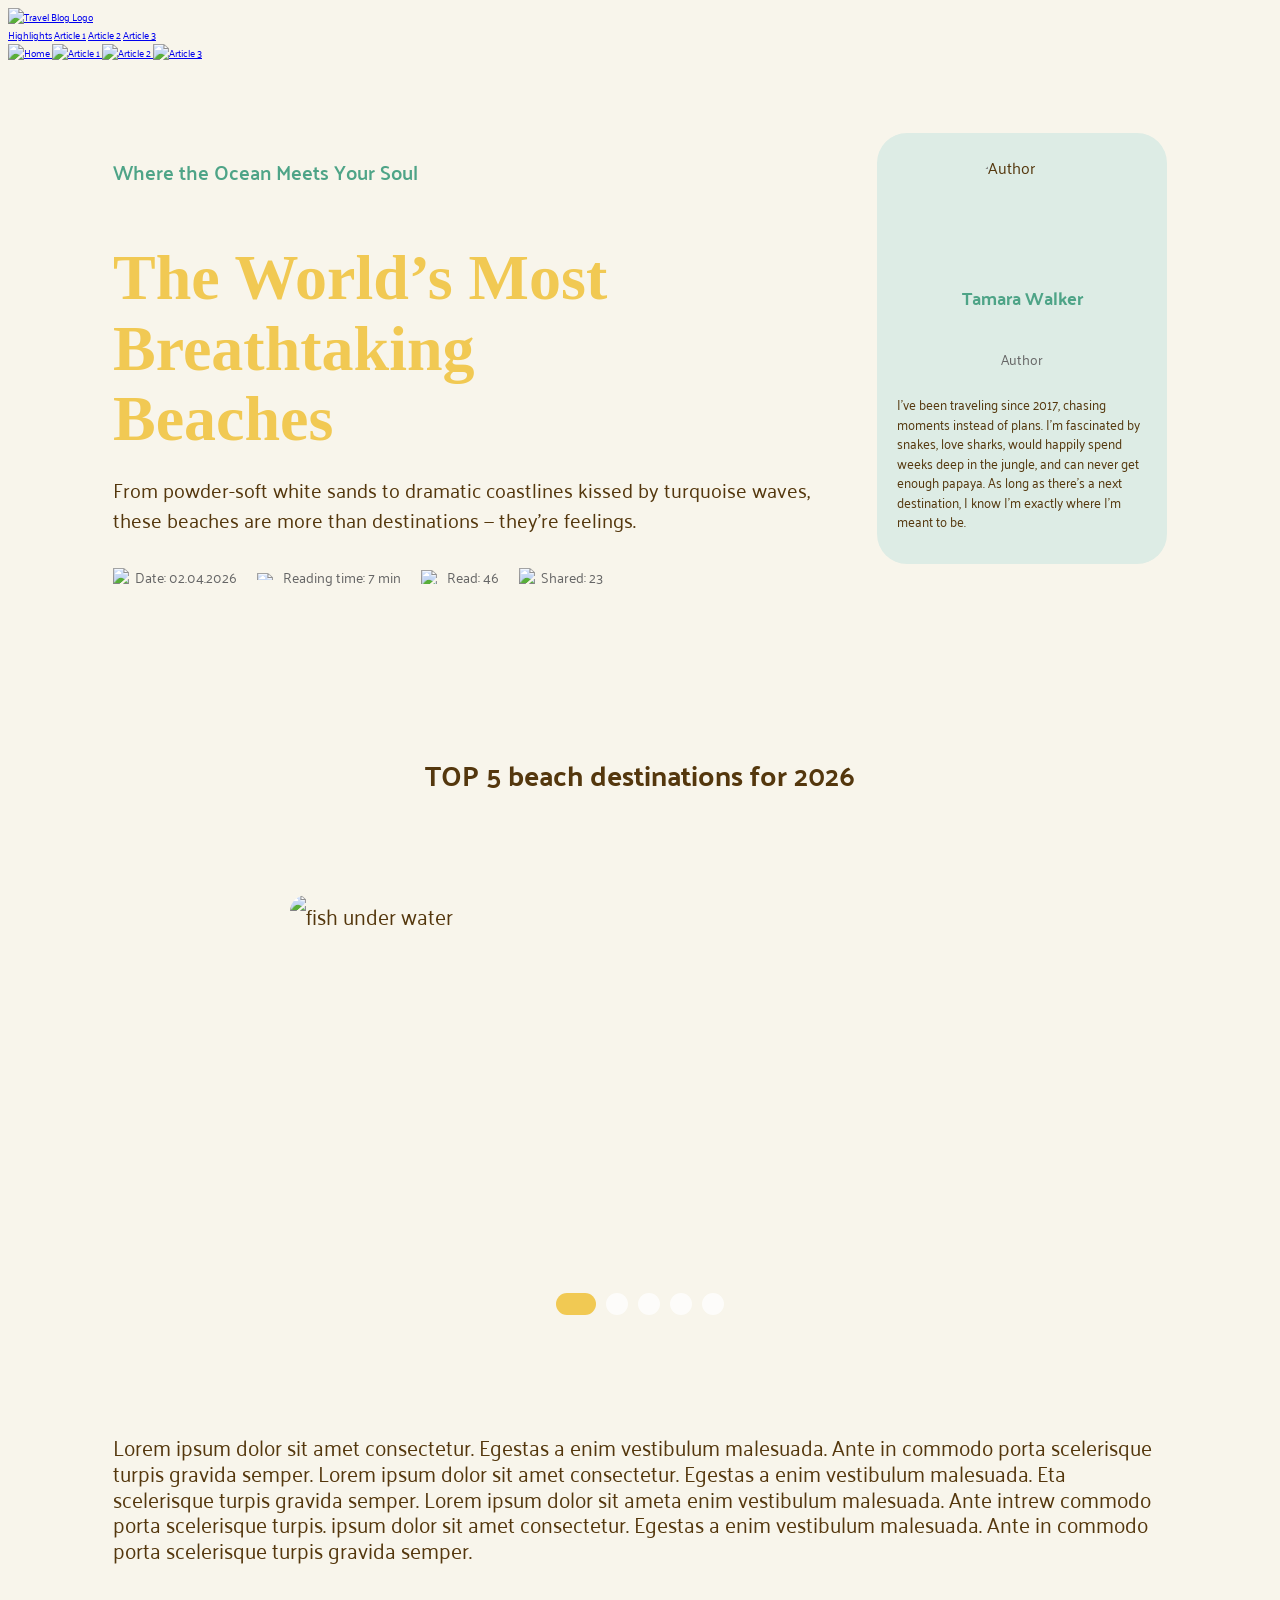
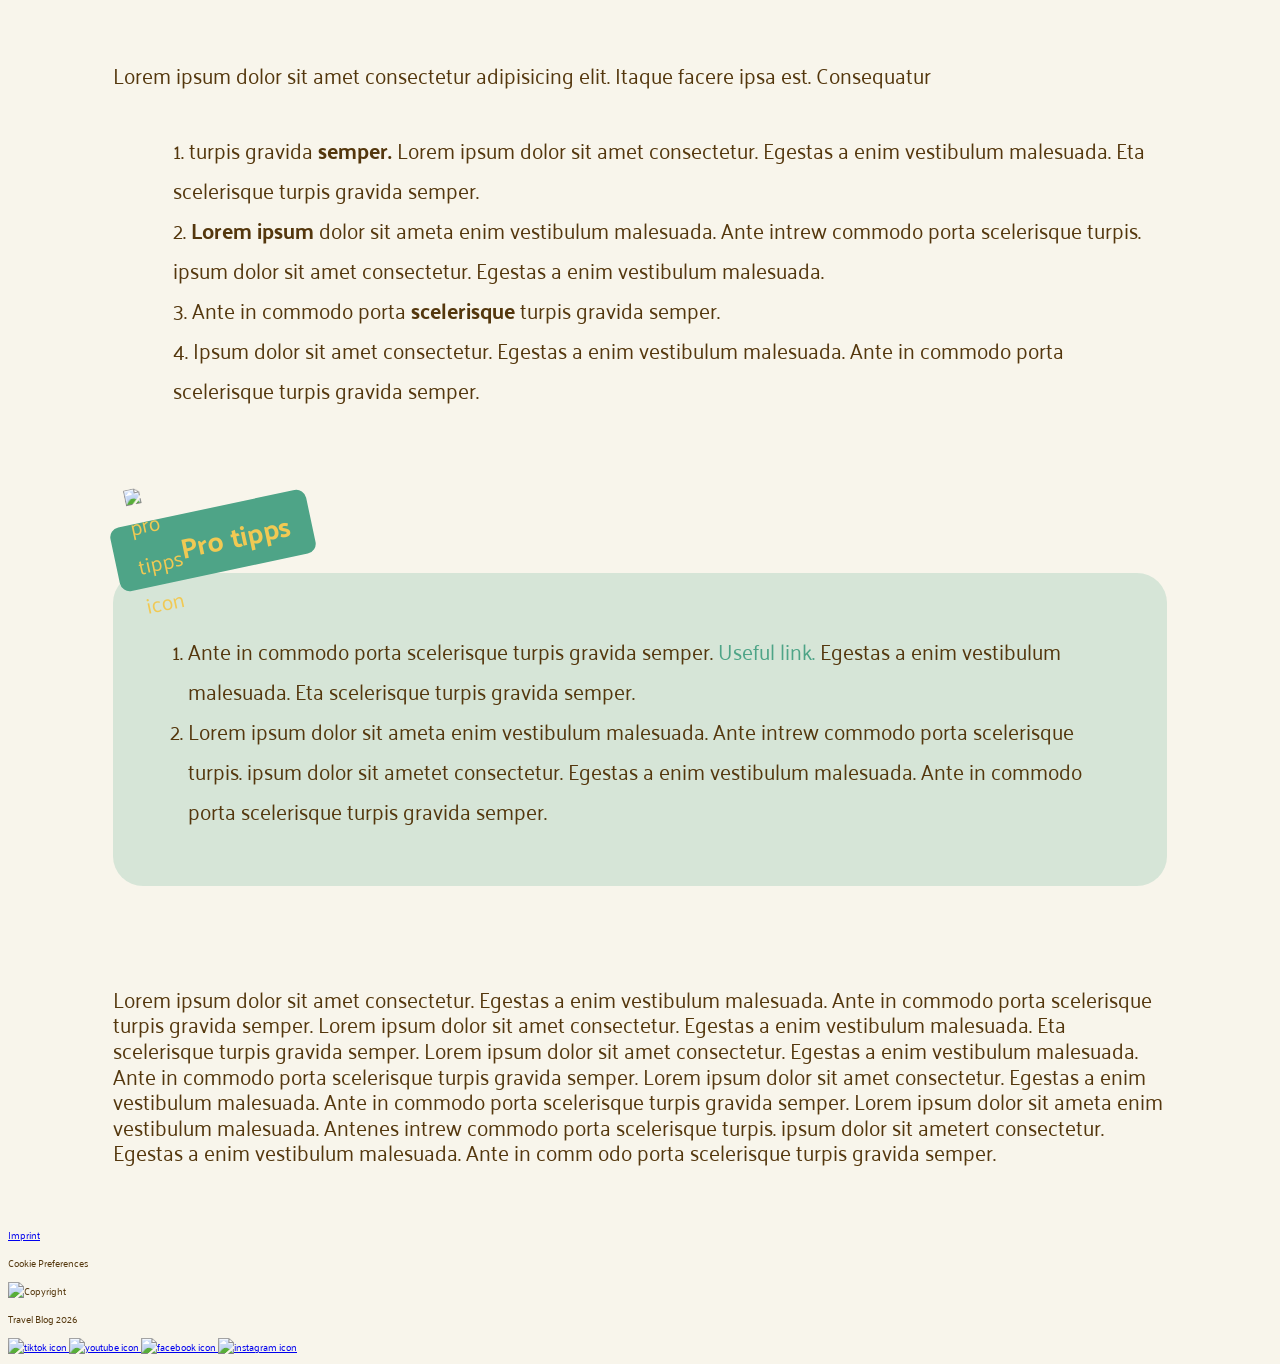
==== commit 7092d74c: "h1 in h2 gewechselt" ====
--- a/article_one.html
+++ b/article_one.html
@@ -60,10 +60,10 @@
             <div class="article-text">
                 <p class="category">Where the Ocean Meets Your Soul</p>
 
-                <h1>
+                <h2>
                     The World’s Most Breathtaking <br />
                     Beaches
-                </h1>
+                </h2>
 
                 <p class="intro">
                     From powder-soft white sands to dramatic coastlines
@@ -225,53 +225,35 @@
         </section>
     </main>
     <!-- footer -->
-     <footer class="footer">
-    <div class="footer-inner">
-        
-        <div class="footer-left">
-            <a href="impressum.html" class="footer-link">Imprint</a>
-            <p>Cookie Preferences</p>
-            <div class="copyright">
-                <img
-                    src="./assets/icons/copyright_icon.png"
-                    alt="Copyright"
-                />
-                <p>Travel Blog 2026</p>
-            </div>
+    <footer class="footer">
+        <div class="footer-inner">
+
+            <div class="footer-left">
+                <a href="impressum.html" class="footer-link">Imprint</a>
+                <p>Cookie Preferences</p>
+                <div class="copyright">
+                    <img src="./assets/icons/copyright_icon.png" alt="Copyright" />
+                    <p>Travel Blog 2026</p>
+                </div>
+            </div>
+
+            <div class="footer-right">
+                <a href="https://www.tiktok.com" target="_blank">
+                    <img src="./assets/icons/tiktok_icon.png" alt="tiktok icon" class="footer-icons" />
+                </a>
+                <a href="https://www.youtube.com" target="_blank">
+                    <img src="./assets/icons/youtube_icon.png" alt="youtube icon" class="footer-icons" />
+                </a>
+                <a href="https://www.facebook.com" target="_blank">
+                    <img src="./assets/icons/facebook_icon.png" alt="facebook icon" class="footer-icons" />
+                </a>
+                <a href="https://www.instagram.com" target="_blank">
+                    <img src="./assets/icons/Instagram_icon.png" alt="instagram icon" class="footer-icons" />
+                </a>
+            </div>
+
         </div>
-
-        <div class="footer-right">
-            <a href="https://www.tiktok.com" target="_blank">
-                <img
-                    src="./assets/icons/tiktok_icon.png"
-                    alt="tiktok icon"
-                    class="footer-icons"
-                />
-            </a>
-            <a href="https://www.youtube.com" target="_blank">
-                <img
-                    src="./assets/icons/youtube_icon.png"
-                    alt="youtube icon"
-                    class="footer-icons"
-                />
-            </a>
-            <a href="https://www.facebook.com" target="_blank">
-                <img
-                    src="./assets/icons/facebook_icon.png"
-                    alt="facebook icon"
-                    class="footer-icons"
-                />
-            </a>
-            <a href="https://www.instagram.com" target="_blank">
-                <img
-                    src="./assets/icons/Instagram_icon.png"
-                    alt="instagram icon"
-                    class="footer-icons"
-                />
-            </a>
-        </div>
-
-    </div> </footer>
+    </footer>
 </body>
 
 </html>
--- a/styles/article_one.css
+++ b/styles/article_one.css
@@ -27,7 +27,7 @@
     margin-bottom: 1rem;
 }
 
-.article-text h1 {
+.article-text h2 {
     font-family: 'Arima', cursive;
     color: #F1C953;
     font-size: clamp(3.2rem, 5vw, 6.4rem);
@@ -44,8 +44,8 @@
 }
 
 body {
-    /* background-color: #F8F5EB; */
-    /* color: #54370D; */
+    background-color: #F8F5EB;
+    color: #54370D;
     font-family: 'Palanquin';
 }
 
@@ -130,7 +130,7 @@
 .content p {
     font-family: 'Palanquin';
     font-weight: 400;
-    font-size: 2.4rem;
+    font-size: clamp(1.6rem, 1.67dvw, 2.4rem);
     line-height: 120%;
 }
 
@@ -177,7 +177,7 @@
 
 main {
     /* padding an mobile-nav und footer anpassen */
-    padding-bottom: 8.8rem;
+    padding-top: clamp(2.4rem, 5.56dvw, 8rem);
     padding-inline: clamp(15px, 9.39vw - 15.21px, 120px);
 
     font-size: 1.6rem;
@@ -223,7 +223,7 @@
             .slider {
                 position: relative;
 
-                width: clamp(30rem, 90dvw, 70rem);
+                width: clamp(30rem, 95dvw, 70rem);
                 height: 44rem;
 
                 border-radius: 1.6rem;
@@ -309,6 +309,7 @@
 
         .introduction p {
             margin-bottom: clamp(3.2rem, 6.1dvw, 8.8rem);
+            font-size: clamp(1.6rem, 1.67dvw, 2.4rem);
         }
 
         .list {
@@ -320,6 +321,7 @@
             }
 
             li {
+                font-size: clamp(1.6rem, 1.67dvw, 2.4rem);
                 list-style-position: inside;
                 padding-inline-start: 2rem;
             }
--- a/styles/index.css
+++ b/styles/index.css
@@ -1,26 +1,63 @@
 .hero {
-    height: 100dvh;
-    background-image: url(../assets/img/cappadocia_hero_circle_icon.png); 
+    height: 55rem;
+    background-image: url(../assets/img/cappadocia_home_hero.jpg);
     background-position: center;
     background-repeat: no-repeat;
     background-size: cover;
-}
-
-#curve {
-    width: 50%;
-    height: 50%;
-    position: relative;
-    top: 0;
-    left: 0;
-}
-
-#badge {
-    z-index: 3;
-    width: 160px;
-    position: absolute;
-    top: 30%;
-    left: 10%;
-}
+
+    max-width: 144rem;
+    margin: 0 auto;
+
+    .curve {
+        height: clamp(33rem, 47dvw, 57rem);
+        width: clamp(200px, 50dvw, 500px);
+        background-color: rgba(241, 201, 83, 1);
+        border-bottom-right-radius: 70%;
+
+        flex-shrink: inherit;
+
+        position: relative;
+
+        .hero_text {
+            height: 23rem;
+            width: clamp(19rem, 25dvw, 33rem);
+
+            position: absolute;
+            top: 6rem;
+            left: 7rem;
+
+            h3 {
+                font-size: clamp(5.5rem, 5dvw, 6rem);
+                color: rgba(84, 55, 13, 1);
+            }
+
+            p {
+                font-size: clamp(2rem, 2.55dvw, 2.8rem);
+                color: rgba(84, 55, 13, 1);
+            }
+
+            @media screen and (max-width: 768px) {
+                display: none;
+            }
+        }
+    }
+
+    /* @media screen and (max-width: 768px) {
+        .hero_text {
+            display: none;
+        }
+    } */
+
+    #badge {
+        z-index: 3;
+        width: 160px;
+
+        position: absolute;
+        bottom: clamp(-1rem, 7dvw, 10rem);
+        right: -1rem;
+    }
+}
+
 
 .slider-section {
     text-align: center;
@@ -29,20 +66,20 @@
 
 .slider-section img {
     width: clamp(3.35rem, 2.5vw + 1.5rem, 4rem);
-    height: clamp(3.2rem, 2.5vw + 1.5rem, 4rem);  
-} 
+    height: clamp(3.2rem, 2.5vw + 1.5rem, 4rem);
+}
 
 .slider-header {
     width: 100%;
     max-width: 120rem;
     margin: 0 auto;
-    text-align: center; 
+    text-align: center;
 }
 
 .slider-header p {
     max-width: 120rem;
     width: 100%;
-    margin: 0 auto 5rem; 
+    margin: 0 auto 5rem;
     text-align: center;
     font-family: 'Palanquin', sans-serif;
     font-weight: 500;
@@ -56,6 +93,7 @@
     color: #4EA487;
     font-size: clamp(4rem, 2.5vw + 1.5rem, 5.2rem);
     margin-bottom: 2rem;
+    margin-top: 10rem;
 }
 
 
@@ -67,7 +105,7 @@
 
     width: clamp(33.5rem, 60vw, 45rem);
 
-    
+
     height: clamp(55.3rem, 75vw, 60rem);
 }
 
@@ -75,7 +113,7 @@
     position: absolute;
     top: 0;
     left: 50%;
-    transform: translateX(-50%) scale(0.85); 
+    transform: translateX(-50%) scale(0.85);
     width: 100%;
     height: 100%;
     box-shadow: -0.2rem 0.4rem 1.16rem rgba(0, 0, 0, 0.25);
@@ -93,37 +131,37 @@
 }
 
 
-#slide-1:checked ~ .card-1,
-#slide-2:checked ~ .card-2,
-#slide-3:checked ~ .card-3,
-#slide-4:checked ~ .card-4,
-#slide-5:checked ~ .card-5 {
+#slide-1:checked~.card-1,
+#slide-2:checked~.card-2,
+#slide-3:checked~.card-3,
+#slide-4:checked~.card-4,
+#slide-5:checked~.card-5 {
     opacity: 1;
     transform: translateX(-50%) scale(1);
     z-index: 10;
 }
 
-#slide-1:checked ~ .card-2,
-#slide-2:checked ~ .card-3,
-#slide-3:checked ~ .card-4,
-#slide-4:checked ~ .card-5 { 
-    opacity: 0.7; 
-    transform: translateX(calc(-50% + 3rem)) scale(0.93); 
-    z-index: 5; 
-}
-
-#slide-2:checked ~ .card-1,
-#slide-3:checked ~ .card-2,
-#slide-4:checked ~ .card-3,
-#slide-5:checked ~ .card-4 { 
-    opacity: 0; 
-    transform: translateX(calc(-50% - 3rem)) scale(0.93); 
-    z-index: 1; 
+#slide-1:checked~.card-2,
+#slide-2:checked~.card-3,
+#slide-3:checked~.card-4,
+#slide-4:checked~.card-5 {
+    opacity: 0.7;
+    transform: translateX(calc(-50% + 3rem)) scale(0.93);
+    z-index: 5;
+}
+
+#slide-2:checked~.card-1,
+#slide-3:checked~.card-2,
+#slide-4:checked~.card-3,
+#slide-5:checked~.card-4 {
+    opacity: 0;
+    transform: translateX(calc(-50% - 3rem)) scale(0.93);
+    z-index: 1;
 }
 
 .slider-text-box {
     position: absolute;
-    
+
     top: 2rem;
     left: 2rem;
     right: 2rem;
@@ -139,7 +177,7 @@
 
 .slider-text-box h3 {
     font-family: 'Palanquin', sans-serif;
-    font-size: clamp(2.8rem, 2.5vw , 4.8rem);
+    font-size: clamp(2.8rem, 2.5vw, 4.8rem);
     font-weight: 600;
     line-height: 1.2;
     margin-bottom: 0.8rem;
@@ -158,10 +196,10 @@
     opacity: 0;
 }
 
-#slide-1:checked ~ .card-1 .slider-text-box,
-#slide-3:checked ~ .card-3 .slider-text-box,
-#slide-4:checked ~ .card-4 .slider-text-box,
-#slide-5:checked ~ .card-5 .slider-text-box {
+#slide-1:checked~.card-1 .slider-text-box,
+#slide-3:checked~.card-3 .slider-text-box,
+#slide-4:checked~.card-4 .slider-text-box,
+#slide-5:checked~.card-5 .slider-text-box {
     opacity: 1;
 }
 
@@ -185,13 +223,13 @@
     transition: width 0.3s cubic-bezier(0.25, 1, 0.5, 1), background-color 0.3s ease;
 }
 
-#slide-1:checked ~ .slider-pagination .dot-1,
-#slide-2:checked ~ .slider-pagination .dot-2,
-#slide-3:checked ~ .slider-pagination .dot-3,
-#slide-4:checked ~ .slider-pagination .dot-4,
-#slide-5:checked ~ .slider-pagination .dot-5 {
-    width: 4rem;             
-    background-color: #E6B653; 
+#slide-1:checked~.slider-pagination .dot-1,
+#slide-2:checked~.slider-pagination .dot-2,
+#slide-3:checked~.slider-pagination .dot-3,
+#slide-4:checked~.slider-pagination .dot-4,
+#slide-5:checked~.slider-pagination .dot-5 {
+    width: 4rem;
+    background-color: #E6B653;
 }
 
 
@@ -201,22 +239,22 @@
     }
 
     .slider-container {
-        
+
         width: min(120rem, calc(100% - 24rem));
-        
+
         height: clamp(45rem, 45vw, 55.3rem);
-        max-height: 55.3rem; 
+        max-height: 55.3rem;
     }
 
     .slider-card {
         transform: translateX(-50%) scale(0.9);
     }
 
-    #slide-1:checked ~ .card-1,
-    #slide-2:checked ~ .card-2,
-    #slide-3:checked ~ .card-3,
-    #slide-4:checked ~ .card-4,
-    #slide-5:checked ~ .card-5 {
+    #slide-1:checked~.card-1,
+    #slide-2:checked~.card-2,
+    #slide-3:checked~.card-3,
+    #slide-4:checked~.card-4,
+    #slide-5:checked~.card-5 {
         transform: translateX(-50%) scale(1);
     }
 
@@ -238,12 +276,12 @@
         height: 3.2rem;
     }
 
-    #slide-1:checked ~ .slider-pagination .dot-1,
-    #slide-2:checked ~ .slider-pagination .dot-2,
-    #slide-3:checked ~ .slider-pagination .dot-3,
-    #slide-4:checked ~ .slider-pagination .dot-4,
-    #slide-5:checked ~ .slider-pagination .dot-5 {
-        width: 6.4rem;             
+    #slide-1:checked~.slider-pagination .dot-1,
+    #slide-2:checked~.slider-pagination .dot-2,
+    #slide-3:checked~.slider-pagination .dot-3,
+    #slide-4:checked~.slider-pagination .dot-4,
+    #slide-5:checked~.slider-pagination .dot-5 {
+        width: 6.4rem;
     }
 }
 
@@ -351,6 +389,7 @@
 
     .faq-section h2 {
         font-size: 5.2rem;
+        margin-top: 10rem;
     }
 
     .faq-container {
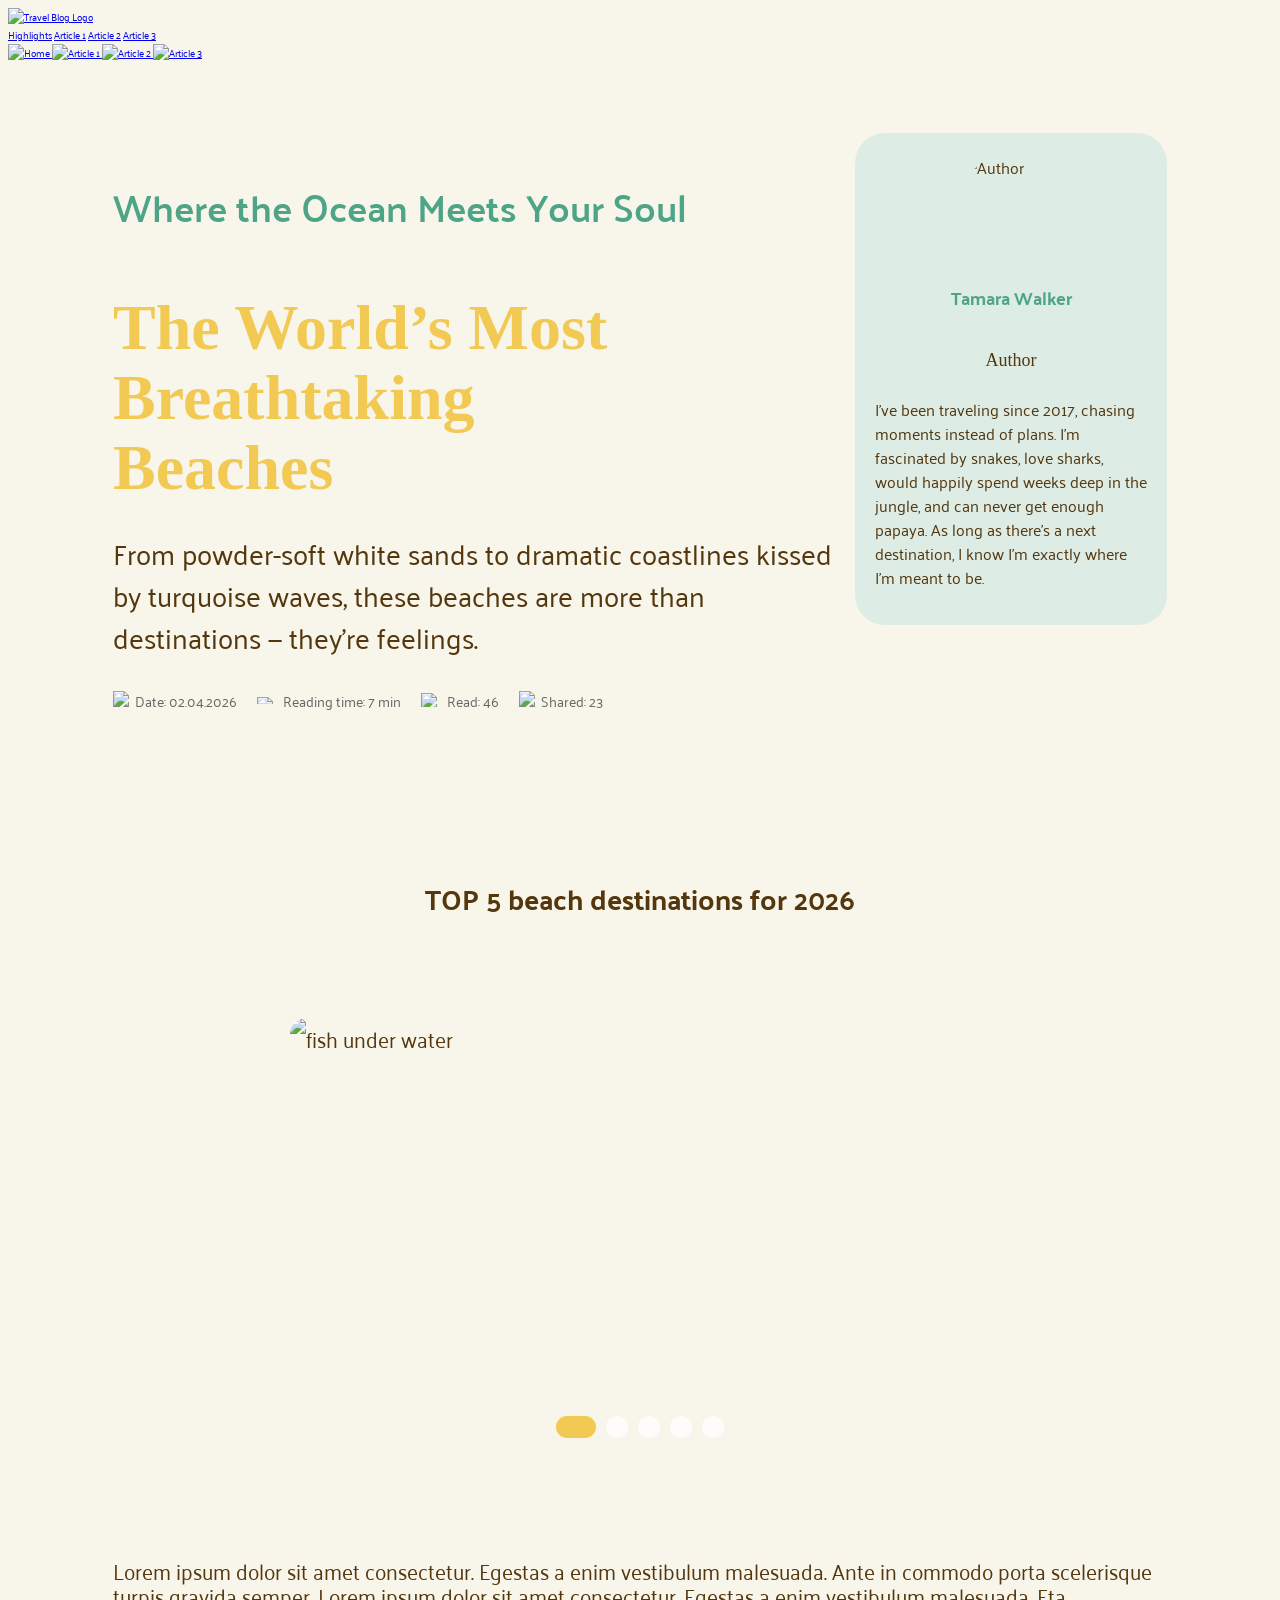
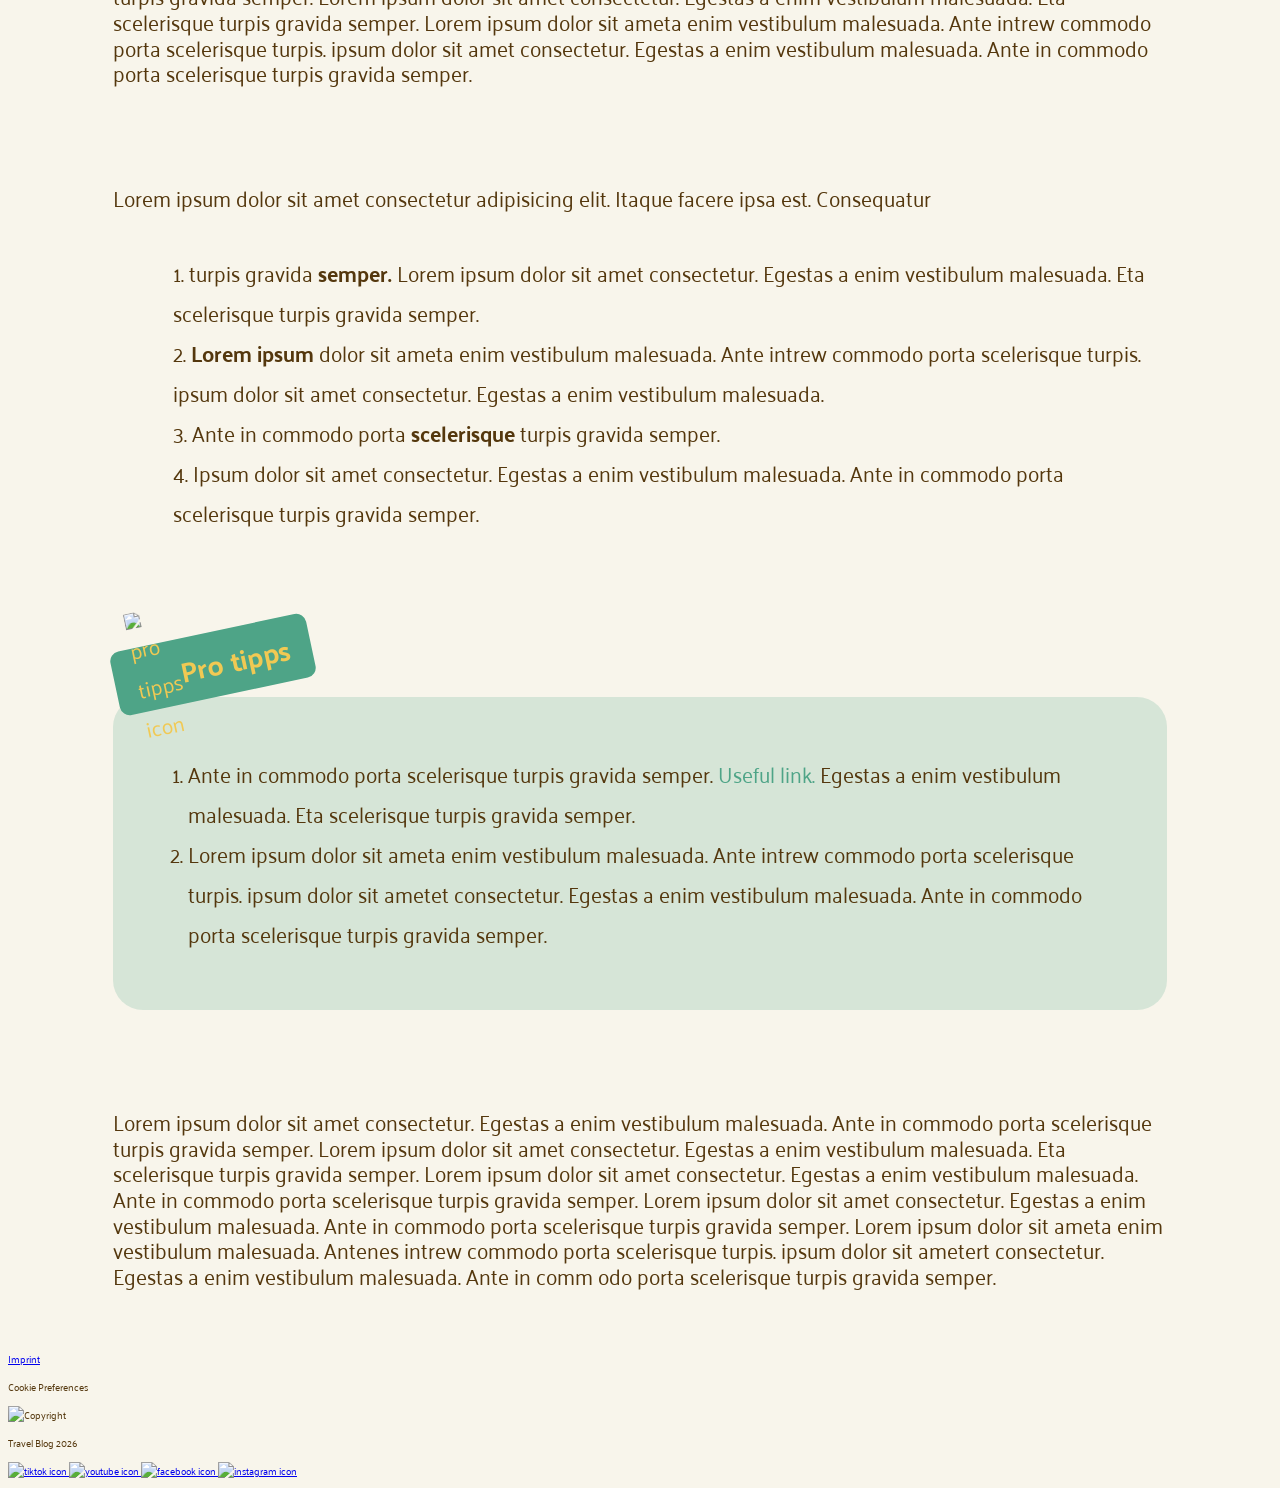
==== commit 65f745b8: "fix" ====
--- a/article_one.html
+++ b/article_one.html
@@ -68,7 +68,7 @@
                 <p class="intro">
                     From powder-soft white sands to dramatic coastlines
                     kissed by turquoise waves, these beaches are more than
-                    destinations — they’re feelings.
+                    destinations —  they’re feelings.
                 </p>
 
                 <div class="meta">
--- a/styles/article_one.css
+++ b/styles/article_one.css
@@ -11,7 +11,7 @@
     display: flex;
     justify-content: space-between;
     align-items: flex-start;
-    gap: 4rem;
+    gap: 2rem;
     margin-bottom: 5rem;
 }
 
@@ -20,7 +20,7 @@
 }
 
 .category {
-    font-size: clamp(2rem, 1.2vw, 4rem);
+    font-size: clamp(2rem, 3vw, 4rem);
     font-family: 'Palanquin', sans-serif;
     font-weight: 600;
     color: #4EA487;
@@ -36,10 +36,9 @@
 }
 
 .intro {
-    font-size: clamp(1.6rem, 1.5vw + 1rem, 2rem);
+    font-size: clamp(1.8rem, 1.5vw + 1rem, 2.8rem);
     font-weight: 400;
     line-height: 1.5;
-    max-width: 70rem;
     margin-bottom: 3rem;
 }
 
@@ -91,7 +90,7 @@
     align-items: center;
     justify-content: center;
 
-    width: 25rem;
+    width: 27.2rem;
     background-color: #DDECE5;
     border-radius: 3rem;
     padding: 2rem;
@@ -108,18 +107,25 @@
 }
 
 .author-box h3 {
+    font-family: 'Palanquin', sans-serif;
+    font-weight: 700;
     color: #4EA487;
-    font-size: 1.8rem;
+    font-size: clamp(1.6rem, 1.5vw + 1rem, 1.8rem);
 }
 
 .role {
-    font-size: 1.4rem;
-    color: #666;
+    font-family: 'Arima', cursive;
+    font-weight: 400;
+    font-size: clamp(1.6rem, 1.5vw + 1rem, 1.8rem);
+    color: #54370D;
     margin-bottom: 1rem;
 }
 
 .bio {
-    font-size: 1.3rem;
+    font-family: 'Palanquin', sans-serif;
+    font-weight: 400;
+    color: #54370D;
+    font-size: clamp(1.6rem, 1.5vw + 1rem, 1.6rem);
     line-height: 1.5;
 }
 
--- a/styles/index.css
+++ b/styles/index.css
@@ -94,6 +94,10 @@
     font-size: clamp(4rem, 2.5vw + 1.5rem, 5.2rem);
     margin-bottom: 2rem;
     margin-top: 10rem;
+    display: flex;
+    justify-content: center;
+    align-items: center;
+    gap: 0.8rem;
 }
 
 
